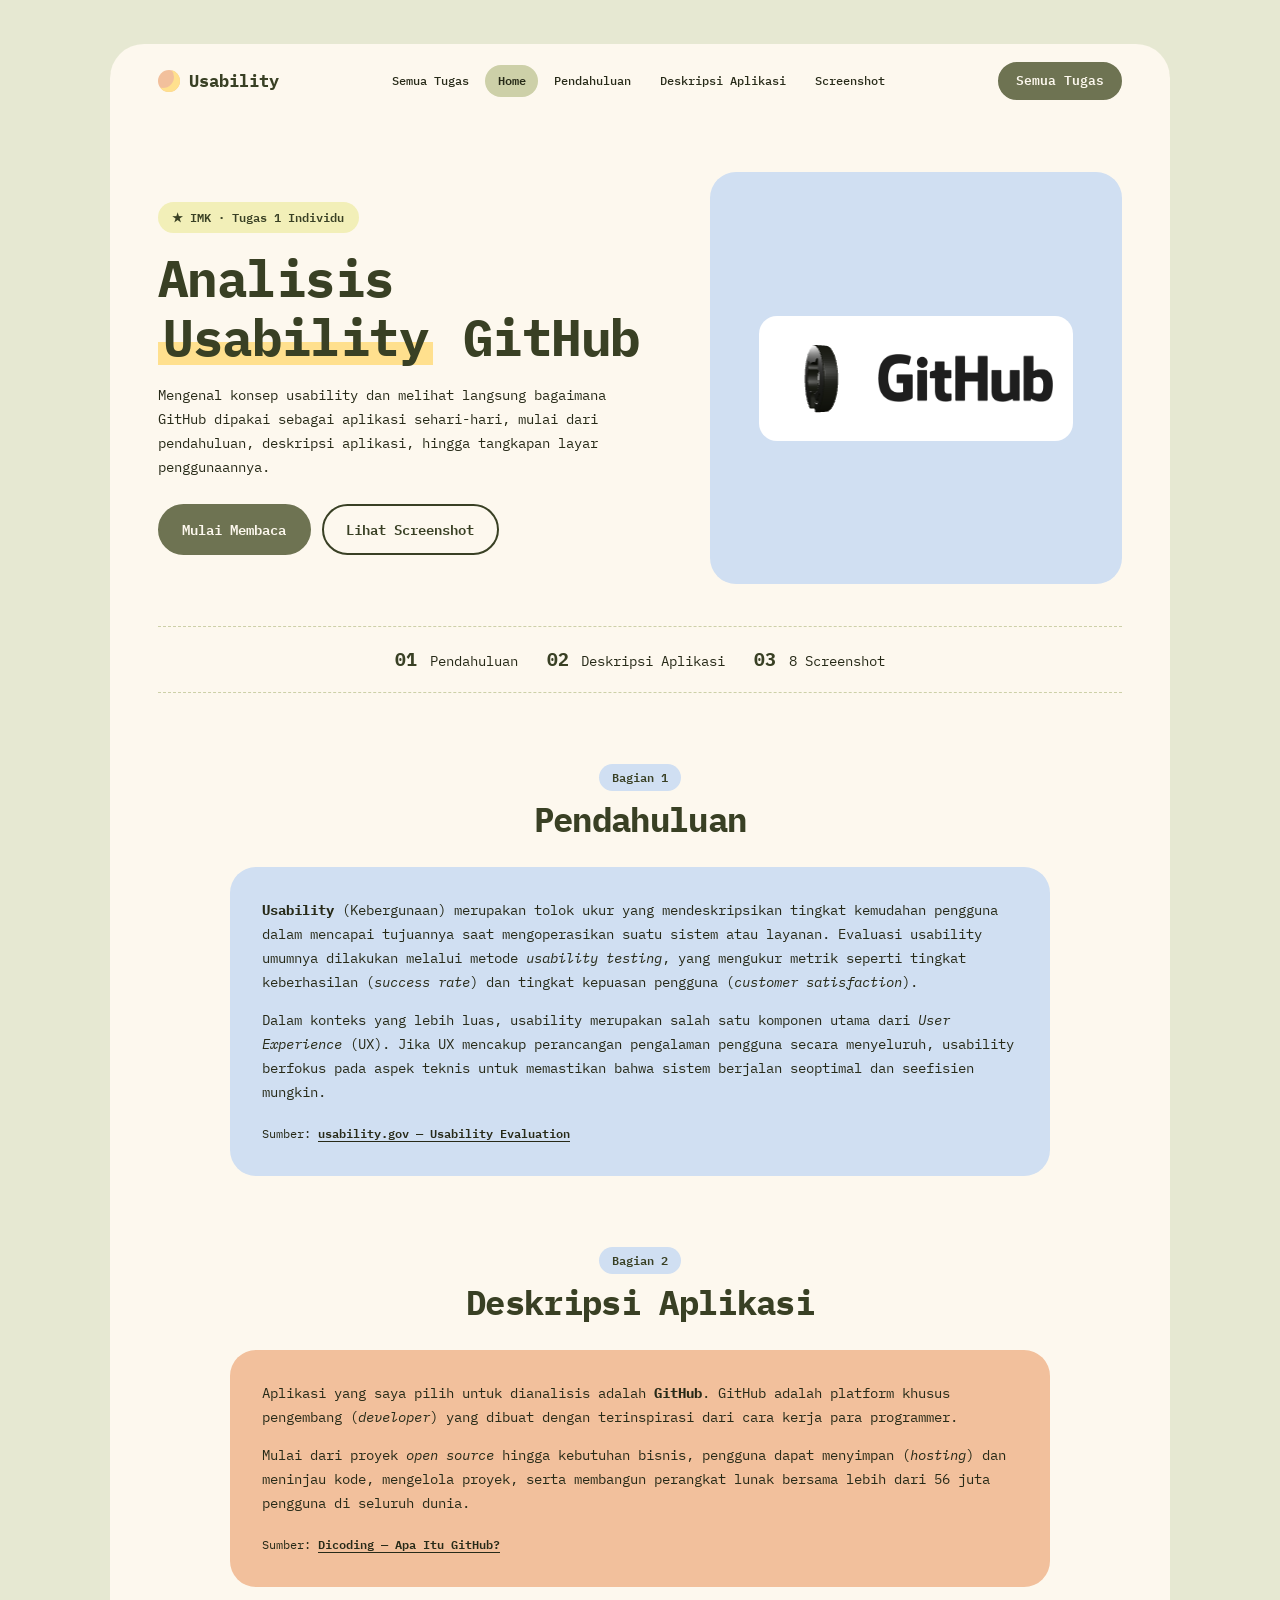
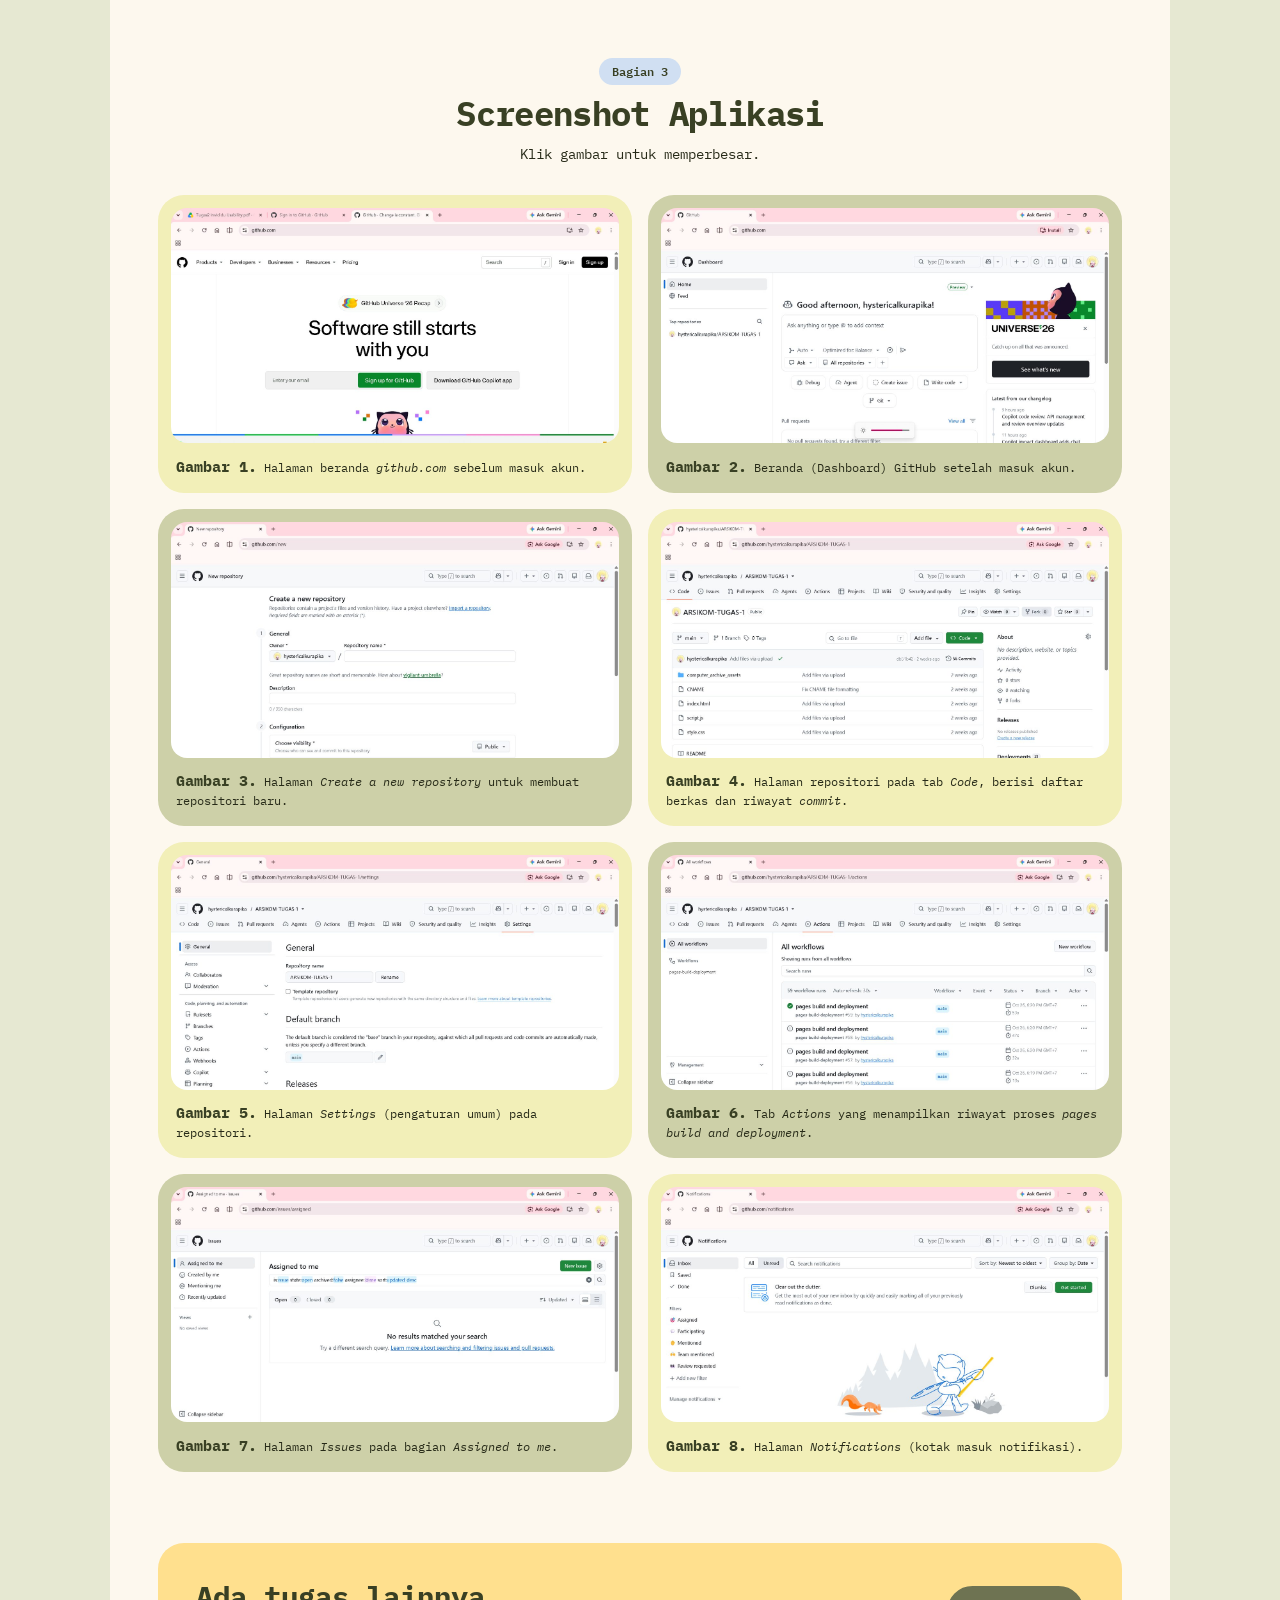
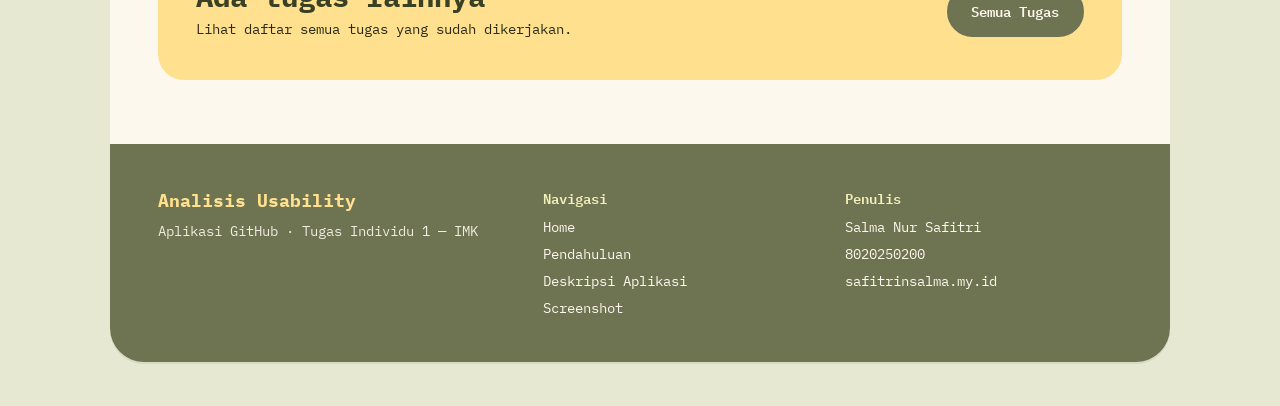
==== index.html @ dfffa4b6 "Add files via upload" ====
<!doctype html>
<html lang="id">
<head>
<meta charset="utf-8">
<meta name="viewport" content="width=device-width,initial-scale=1">
<title>Analisis Usability GitHub — Tugas 2</title>
<meta name="description" content="Tugas 2 individu IMK: analisis usability aplikasi GitHub — pendahuluan, deskripsi aplikasi, dan tangkapan layar.">
<meta name="theme-color" content="#6E7352">
<link rel="preconnect" href="https://fonts.googleapis.com">
<link rel="preconnect" href="https://fonts.gstatic.com" crossorigin>
<link href="https://fonts.googleapis.com/css2?family=IBM+Plex+Mono:ital,wght@0,400;0,500;0,700;1,400&display=swap" rel="stylesheet">
<link rel="stylesheet" href="style.css">
</head>
<body>
<svg aria-hidden="true" focusable="false" height="0" style="position:absolute" width="0">
<defs>
<symbol id="i-star" viewbox="0 0 64 64"><polygon points="32,4 40,24 62,26 45,40 50,60 32,48 14,60 19,40 2,26 24,24"></polygon></symbol>
<symbol id="i-person" viewbox="0 0 64 64"><g fill="none" stroke="currentColor" stroke-linecap="round" stroke-linejoin="round"><circle cx="32" cy="20" r="8"></circle><path d="M14 54c2-14 10-18 18-18s16 4 18 18z"></path></g></symbol>
<symbol id="i-abacus" viewbox="0 0 64 64"><g fill="none" stroke="currentColor" stroke-linecap="round" stroke-linejoin="round"><rect height="44" rx="3" width="52" x="6" y="10"></rect><path d="M6 30h52M18 10v44M32 10v44M46 10v44"></path></g><g fill="currentColor" stroke="none"><circle cx="18" cy="20" r="4"></circle><circle cx="18" cy="38" r="4"></circle><circle cx="18" cy="46" r="4"></circle><circle cx="32" cy="22" r="4"></circle><circle cx="32" cy="40" r="4"></circle><circle cx="46" cy="20" r="4"></circle><circle cx="46" cy="38" r="4"></circle><circle cx="46" cy="46" r="4"></circle></g></symbol>
<symbol id="i-rods" viewbox="0 0 64 64"><g fill="none" stroke="currentColor" stroke-linecap="round" stroke-linejoin="round"><rect height="52" width="10" x="6" y="6"></rect><rect height="52" width="10" x="19" y="6"></rect><rect height="52" width="10" x="32" y="6"></rect><rect height="52" width="10" x="45" y="6"></rect><path d="M6 22l10-6M6 36l10-6M6 50l10-6M19 22l10-6M19 36l10-6M19 50l10-6M32 22l10-6M32 36l10-6M32 50l10-6M45 22l10-6M45 36l10-6M45 50l10-6"></path></g></symbol>
<symbol id="i-slide" viewbox="0 0 64 64"><g fill="none" stroke="currentColor" stroke-linecap="round" stroke-linejoin="round"><rect height="14" width="56" x="4" y="16"></rect><rect height="14" width="48" x="8" y="30"></rect><path d="M12 16v6M20 16v6M28 16v6M36 16v6M44 16v6M52 16v6M16 44v-6M24 44v-6M32 44v-6M40 44v-6M48 44v-6"></path></g></symbol>
<symbol id="i-gear" viewbox="0 0 64 64"><g fill="none" stroke="currentColor" stroke-linecap="round" stroke-linejoin="round"><circle cx="32" cy="32" r="13"></circle><circle cx="32" cy="32" r="4"></circle><path d="M32 6v8M32 50v8M6 32h8M50 32h8M13.6 13.6l5.7 5.7M44.7 44.7l5.7 5.7M50.4 13.6l-5.7 5.7M19.3 44.7l-5.7 5.7"></path></g></symbol>
<symbol id="i-engine" viewbox="0 0 64 64"><g fill="none" stroke="currentColor" stroke-linecap="round" stroke-linejoin="round"><circle cx="20" cy="22" r="9"></circle><circle cx="20" cy="22" r="3"></circle><circle cx="44" cy="22" r="9"></circle><circle cx="44" cy="22" r="3"></circle><circle cx="32" cy="44" r="9"></circle><circle cx="32" cy="44" r="3"></circle><path d="M6 58h52M20 10v-4M44 10v-4M32 32v-2"></path></g></symbol>
<symbol id="i-tube" viewbox="0 0 64 64"><g fill="none" stroke="currentColor" stroke-linecap="round" stroke-linejoin="round"><path d="M22 40V20a10 10 0 0 1 20 0v20z"></path><path d="M20 40h24v6H20z"></path><path d="M26 46v10M32 46v10M38 46v10M28 36V24M36 36V24"></path></g></symbol>
<symbol id="i-transistor" viewbox="0 0 64 64"><g fill="none" stroke="currentColor" stroke-linecap="round" stroke-linejoin="round"><path d="M16 36A16 16 0 0 1 48 36Z"></path><path d="M24 36v20M32 36v20M40 36v20"></path></g></symbol>
<symbol id="i-chip" viewbox="0 0 64 64"><g fill="none" stroke="currentColor" stroke-linecap="round" stroke-linejoin="round"><rect height="32" rx="2" width="32" x="16" y="16"></rect><path d="M24 8v8M32 8v8M40 8v8M24 48v8M32 48v8M40 48v8M8 24h8M8 32h8M8 40h8M48 24h8M48 32h8M48 40h8"></path><circle cx="23" cy="23" r="1.5"></circle></g></symbol>
<symbol id="i-cpu" viewbox="0 0 64 64"><g fill="none" stroke="currentColor" stroke-linecap="round" stroke-linejoin="round"><rect height="36" rx="2" width="36" x="14" y="14"></rect><rect height="18" width="18" x="23" y="23"></rect><path d="M22 6v8M32 6v8M42 6v8M22 50v8M32 50v8M42 50v8M6 22h8M6 32h8M6 42h8M50 22h8M50 32h8M50 42h8"></path></g></symbol>
<symbol id="i-gui" viewbox="0 0 64 64"><g fill="none" stroke="currentColor" stroke-linecap="round" stroke-linejoin="round"><rect height="40" rx="3" width="52" x="6" y="10"></rect><path d="M6 20h52"></path><path d="M28 28v16l4-4 4 8 3-1-4-8h6z"></path></g></symbol>
<symbol id="i-ai" viewbox="0 0 64 64"><g fill="none" stroke="currentColor" stroke-linecap="round" stroke-linejoin="round"><path d="M14 20L32 12M14 20L32 32M14 20L32 52M14 46L32 12M14 46L32 32M14 46L32 52M32 12L50 26M32 32L50 26M32 52L50 26M32 12L50 42M32 32L50 42M32 52L50 42"></path><circle cx="14" cy="20" r="5"></circle><circle cx="14" cy="46" r="5"></circle><circle cx="32" cy="12" r="5"></circle><circle cx="32" cy="32" r="5"></circle><circle cx="32" cy="52" r="5"></circle><circle cx="50" cy="26" r="5"></circle><circle cx="50" cy="42" r="5"></circle></g></symbol>
</defs>
</svg>
<a class="skip" href="#main">Lewati ke konten utama</a>
<div aria-hidden="true" class="progress"><i></i></div>
<div class="page">
<header class="site-header">
<a aria-label="Analisis Usability GitHub — ke atas" class="brand" href="#home"><span class="dot"></span>Usability</a>
<button aria-controls="nav" aria-expanded="false" aria-label="Buka menu navigasi" class="nav-toggle" type="button">☰ Menu</button>
<nav aria-label="Navigasi utama" class="nav" id="nav">
<ul>
<li><a href="../index.html">Semua Tugas</a></li>
<li><a data-nav="home" href="#home">Home</a></li>
<li><a data-nav="pendahuluan" href="#pendahuluan">Pendahuluan</a></li>
<li><a data-nav="aplikasi" href="#aplikasi">Deskripsi Aplikasi</a></li>
<li><a data-nav="screenshot" href="#screenshot">Screenshot</a></li>
</ul>
</nav>
<a class="btn small" href="../index.html">Semua Tugas</a>
</header>
<main id="main">
<section aria-labelledby="hero-title" class="hero" id="home">
<div class="hero-copy">
<span class="badge">★ IMK · Tugas 1 Individu</span>
<h1 id="hero-title">Analisis <span class="hl">Usability</span> GitHub</h1>
<p class="desc">Mengenal konsep usability dan melihat langsung bagaimana GitHub dipakai sebagai aplikasi sehari-hari, mulai dari pendahuluan, deskripsi aplikasi, hingga tangkapan layar penggunaannya.</p>
<div class="cta">
<a class="btn" href="#pendahuluan">Mulai Membaca</a>
<a class="btn ghost" href="#screenshot">Lihat Screenshot</a>
</div>
</div>
<figure class="hero-art" aria-label="Logo GitHub"><div class="logo-card"><div class="mark3d" role="img" aria-label="Ikon GitHub 3D berputar"><img class="mark-fallback" alt="" src="assets/github-mark.png"></div><img class="wordmark" alt="GitHub" src="assets/github-teks.png"></div></figure>
</section>

<ul class="strip" aria-label="Ringkasan">
<li><b>01</b> Pendahuluan</li><li><b>02</b> Deskripsi Aplikasi</li><li><b>03</b> 8 Screenshot</li>
</ul>

<section aria-labelledby="pendahuluan-title" class="sec" id="pendahuluan">
<div class="sec-head reveal"><span class="kicker">Bagian 1</span><h2 id="pendahuluan-title">Pendahuluan</h2></div>
<article class="card sky solo reveal">
<p><strong>Usability</strong> (Kebergunaan) merupakan tolok ukur yang mendeskripsikan tingkat kemudahan pengguna dalam mencapai tujuannya saat mengoperasikan suatu sistem atau layanan. Evaluasi usability umumnya dilakukan melalui metode <em>usability testing</em>, yang mengukur metrik seperti tingkat keberhasilan (<em>success rate</em>) dan tingkat kepuasan pengguna (<em>customer satisfaction</em>).</p>
<p>Dalam konteks yang lebih luas, usability merupakan salah satu komponen utama dari <em>User Experience</em> (UX). Jika UX mencakup perancangan pengalaman pengguna secara menyeluruh, usability berfokus pada aspek teknis untuk memastikan bahwa sistem berjalan seoptimal dan seefisien mungkin.</p>
<p class="srcline">Sumber: <a href="https://www.usability.gov/what-and-why/usability-evaluation.html" rel="noopener" target="_blank">usability.gov — Usability Evaluation</a></p>
</article>
</section>

<section aria-labelledby="aplikasi-title" class="sec" id="aplikasi">
<div class="sec-head reveal"><span class="kicker">Bagian 2</span><h2 id="aplikasi-title">Deskripsi Aplikasi</h2></div>
<article class="card peach solo reveal">
<p>Aplikasi yang saya pilih untuk dianalisis adalah <strong>GitHub</strong>. GitHub adalah platform khusus pengembang (<em>developer</em>) yang dibuat dengan terinspirasi dari cara kerja para programmer.</p>
<p>Mulai dari proyek <em>open source</em> hingga kebutuhan bisnis, pengguna dapat menyimpan (<em>hosting</em>) dan meninjau kode, mengelola proyek, serta membangun perangkat lunak bersama lebih dari 56 juta pengguna di seluruh dunia.</p>
<p class="srcline">Sumber: <a href="https://www.dicoding.com/blog/apa-itu-github/" rel="noopener" target="_blank">Dicoding — Apa Itu GitHub?</a></p>
</article>
</section>

<section aria-labelledby="screenshot-title" class="sec" id="screenshot">
<div class="sec-head reveal"><span class="kicker">Bagian 3</span><h2 id="screenshot-title">Screenshot Aplikasi</h2><p class="lead">Klik gambar untuk memperbesar.</p></div>
<div class="masonry">
<figure class="photo reveal"><button type="button" class="zoom" data-zoom aria-haspopup="dialog"><img src="assets/beranda-github.jpg" width="1400" height="735" alt="Halaman beranda github.com sebelum masuk akun" loading="lazy"></button><figcaption><b>Gambar 1.</b> Halaman beranda <i>github.com</i> sebelum masuk akun.</figcaption></figure>
<figure class="photo reveal"><button type="button" class="zoom" data-zoom aria-haspopup="dialog"><img src="assets/beranda-dashboard.jpg" width="1400" height="735" alt="Halaman beranda (Dashboard) GitHub setelah masuk akun" loading="lazy"></button><figcaption><b>Gambar 2.</b> Beranda (Dashboard) GitHub setelah masuk akun.</figcaption></figure>
<figure class="photo reveal"><button type="button" class="zoom" data-zoom aria-haspopup="dialog"><img src="assets/buat-repositori.jpg" width="1400" height="735" alt="Halaman Create a new repository di GitHub" loading="lazy"></button><figcaption><b>Gambar 3.</b> Halaman <i>Create a new repository</i> untuk membuat repositori baru.</figcaption></figure>
<figure class="photo reveal"><button type="button" class="zoom" data-zoom aria-haspopup="dialog"><img src="assets/halaman-repositori.jpg" width="1400" height="735" alt="Halaman repositori dengan tab Code, Issues, Pull requests, dan daftar berkas" loading="lazy"></button><figcaption><b>Gambar 4.</b> Halaman repositori pada tab <i>Code</i>, berisi daftar berkas dan riwayat <i>commit</i>.</figcaption></figure>
<figure class="photo reveal"><button type="button" class="zoom" data-zoom aria-haspopup="dialog"><img src="assets/pengaturan-repositori.jpg" width="1400" height="735" alt="Halaman Settings bagian General pada repositori" loading="lazy"></button><figcaption><b>Gambar 5.</b> Halaman <i>Settings</i> (pengaturan umum) pada repositori.</figcaption></figure>
<figure class="photo reveal"><button type="button" class="zoom" data-zoom aria-haspopup="dialog"><img src="assets/github-actions.jpg" width="1400" height="735" alt="Tab Actions menampilkan riwayat pages build and deployment" loading="lazy"></button><figcaption><b>Gambar 6.</b> Tab <i>Actions</i> yang menampilkan riwayat proses <i>pages build and deployment</i>.</figcaption></figure>
<figure class="photo reveal"><button type="button" class="zoom" data-zoom aria-haspopup="dialog"><img src="assets/halaman-issues.jpg" width="1400" height="735" alt="Halaman Issues bagian Assigned to me" loading="lazy"></button><figcaption><b>Gambar 7.</b> Halaman <i>Issues</i> pada bagian <i>Assigned to me</i>.</figcaption></figure>
<figure class="photo reveal"><button type="button" class="zoom" data-zoom aria-haspopup="dialog"><img src="assets/notifikasi.jpg" width="1400" height="735" alt="Halaman Notifications (kotak masuk notifikasi) GitHub" loading="lazy"></button><figcaption><b>Gambar 8.</b> Halaman <i>Notifications</i> (kotak masuk notifikasi).</figcaption></figure>
</div>
</section>
<section class="cta-band reveal" aria-label="Tugas lainnya"><div><h2>Ada tugas lainnya</h2><p>Lihat daftar semua tugas yang sudah dikerjakan.</p></div><a class="btn" href="../index.html">Semua Tugas</a></section>
</main>
<footer>
<div class="f-brand"><strong>Analisis Usability</strong><span>Aplikasi GitHub · Tugas Individu 1 — IMK</span></div>
<div class="f-col"><b>Navigasi</b><a href="#home">Home</a><a href="#pendahuluan">Pendahuluan</a><a href="#aplikasi">Deskripsi Aplikasi</a><a href="#screenshot">Screenshot</a></div>
<div class="f-col"><b>Penulis</b><span>Salma Nur Safitri</span><span>8020250200</span><span>safitrinsalma.my.id</span></div>
</footer>
</div>
<button aria-label="Kembali ke atas" class="totop" type="button">↑</button>
<dialog aria-label="Pratinjau foto" id="lightbox">
<div class="lb">
<div class="lb-bar">
<span aria-live="polite" class="lb-count"></span>
<button aria-label="Tutup pratinjau" class="lb-close" type="button">✕ Tutup</button>
</div>
<figure><img alt="" src=""/><figcaption></figcaption></figure>
<div class="lb-bar">
<button aria-label="Foto sebelumnya" class="lb-prev" type="button">← Sebelumnya</button>
<button aria-label="Foto berikutnya" class="lb-next" type="button">Berikutnya →</button>
</div>
</div>
</dialog>
<script src="script.js"></script>
<script defer src="assets/logo3d.js"></script>
</body>
</html>
---- style.css ----
/* Tugas 2 — Analisis Usability GitHub. Tata letak ala wireframe, palet fern/peach/sky/lime/mustard/forest. */
:root{
  --fern:#CDD0A8;--peach:#F2C09C;--sky:#D0DFF2;--lime:#F2EFB8;--mustard:#FFE08E;--forest:#6E7352;
  --ink:#272A18;--head:#394024;--paper:#FDF8EE;--outer:#E6E8D2;--r:26px;
  --display:"IBM Plex Mono",ui-monospace,monospace;
  --body:"IBM Plex Mono",ui-monospace,monospace;
}
*{box-sizing:border-box}
html{scroll-behavior:smooth;scroll-padding-top:90px}
body{margin:0;background:var(--outer);color:var(--ink);font-family:var(--body);font-size:1rem;line-height:1.7}
img{max-width:100%;display:block}
a{color:inherit}
.skip{position:absolute;left:-999px;top:0;background:var(--forest);color:#fff;padding:.5rem 1rem;z-index:300}
.skip:focus{left:1rem;top:1rem}
:focus-visible{outline:3px solid var(--forest);outline-offset:3px}
.progress{position:fixed;inset:0 0 auto 0;height:5px;z-index:200;background:transparent}
.progress i{display:block;height:100%;width:100%;transform-origin:0 50%;transform:scaleX(var(--p,0));background:var(--forest)}

.page{max-width:1060px;margin:clamp(14px,3.5vw,44px) auto;background:var(--paper);border-radius:34px;padding:0 clamp(18px,4vw,48px) 0;box-shadow:0 2px 0 rgba(110,115,82,.12);overflow:hidden}

/* nav */
.site-header{position:sticky;top:0;z-index:100;display:flex;align-items:center;justify-content:space-between;gap:1rem;padding:1.1rem 0;background:var(--paper)}
.brand{display:flex;align-items:center;gap:.55rem;text-decoration:none;font-family:var(--display);font-weight:700;font-size:1.05rem;color:var(--head)}
.brand .dot{width:22px;height:22px;border-radius:50%;background:var(--peach);box-shadow:inset -6px -4px 0 var(--mustard)}
.nav ul{display:flex;gap:.2rem;list-style:none;margin:0;padding:0}
.nav a{display:block;text-decoration:none;font-size:.78rem;font-weight:500;padding:.35rem .8rem;border-radius:999px}
.nav a:hover{background:var(--lime)}
.nav a.active{background:var(--fern);font-weight:600}
.nav-toggle{display:none;font:inherit;font-size:.85rem;font-weight:600;background:var(--lime);color:var(--ink);border:0;border-radius:999px;padding:.4rem .9rem;cursor:pointer}
.btn{display:inline-block;text-decoration:none;font-weight:600;font-size:.9rem;background:var(--forest);color:var(--paper);padding:.7rem 1.4rem;border-radius:999px;border:2px solid var(--forest);transition:transform .2s,background .2s}
.btn:hover{transform:translateY(-2px);background:var(--ink);border-color:var(--ink)}
.btn.ghost{background:transparent;color:var(--head);border-color:var(--head)}
.btn.ghost:hover{background:var(--lime);color:var(--ink);border-color:var(--forest)}
.btn.small{padding:.4rem 1rem;font-size:.8rem}

/* hero */
.hero{display:grid;grid-template-columns:1.1fr .9fr;gap:clamp(1.2rem,4vw,3rem);align-items:center;padding:clamp(1.5rem,5vw,3.4rem) 0 clamp(1.5rem,4vw,2.6rem)}
.badge{display:inline-block;background:var(--lime);color:var(--head);font-weight:600;font-size:.78rem;padding:.3rem .9rem;border-radius:999px;margin-bottom:1rem}
h1,h2,h3{font-family:var(--display);color:var(--head);line-height:1.08;margin:0;font-weight:700}
h1{font-size:clamp(2rem,5vw,3.2rem);letter-spacing:-.03em;line-height:1.15}
h1 .hl{background:linear-gradient(transparent 58%,var(--mustard) 58% 92%,transparent 92%);padding:0 .1em}
.desc{margin:1.1rem 0 1.5rem;max-width:34rem;font-size:.88rem}
.cta{display:flex;flex-wrap:wrap;gap:.7rem}
.hero-art{margin:0;background:var(--sky);border-radius:var(--r);aspect-ratio:1/1;display:grid;place-items:center;padding:12%;position:relative}
.hero-art::after{content:"";position:absolute;right:-10px;bottom:-10px;width:34%;height:34%;background:var(--peach);border-radius:50% 50% 50% 8px;z-index:0;opacity:.0}
.logo-card{background:#fff;border-radius:18px;padding:1.4rem 1.2rem;width:100%;display:flex;align-items:center;justify-content:center;gap:clamp(.7rem,2vw,1.2rem)}
.wordmark{height:clamp(30px,4.4vw,48px);width:auto}
.mark3d{position:relative;width:clamp(96px,14vw,150px);aspect-ratio:1/1;display:grid;place-items:center}
.mark3d canvas{position:absolute;inset:0;display:block}
.mark-fallback{width:86%;height:auto}
.mark3d.ready .mark-fallback{display:none}

.strip{list-style:none;margin:0;padding:1.1rem 0;display:flex;flex-wrap:wrap;gap:.6rem 1.8rem;justify-content:center;border-block:1.5px dashed var(--fern);font-size:.85rem}
.strip b{font-family:var(--display);color:var(--head);font-size:1.1rem;margin-right:.3rem}

/* sections */
.sec{padding:clamp(2.6rem,6vw,4.4rem) 0 0}
.sec-head{text-align:center;margin-bottom:1.8rem}
.kicker{display:inline-block;background:var(--sky);color:var(--head);font-size:.75rem;font-weight:600;padding:.2rem .8rem;border-radius:999px;margin-bottom:.7rem}
.sec-head h2{font-size:clamp(1.5rem,3.6vw,2.1rem);letter-spacing:-.02em}
.lead{margin:.6rem 0 0;font-size:.9rem}
.bento{display:grid;grid-template-columns:1.25fr 1fr;gap:1rem;align-items:stretch}
.card{border-radius:var(--r);padding:clamp(1.3rem,3vw,2rem)}
.card h3{font-size:1.3rem;margin-bottom:.8rem}
.card p{margin:0 0 .9rem;font-size:.88rem}
.card.solo{max-width:820px;margin:0 auto}
.card.sky{background:var(--sky)}
.card.peach{background:var(--peach)}
.srcline{font-size:.78rem!important;margin:1.1rem 0 0!important}
.srcline a{font-weight:600;text-underline-offset:3px}

.masonry{display:grid;grid-template-columns:repeat(2,minmax(0,1fr));gap:1rem}
.photo{margin:0;border-radius:var(--r);padding:.8rem .8rem 1rem;background:var(--fern)}
.photo:nth-child(4n+1),.photo:nth-child(4n){background:var(--lime)}
.photo:nth-child(4n+2),.photo:nth-child(4n+3){background:var(--fern)}
.photo .zoom{display:block;width:100%;padding:0;border:0;border-radius:16px;overflow:hidden;background:#fff;cursor:zoom-in}
.photo img{width:100%;height:auto;transition:transform .35s}
.photo .zoom:hover img{transform:scale(1.03)}
.photo figcaption{font-size:.76rem;line-height:1.5;padding:.7rem .3rem 0}
.photo figcaption b{font-family:var(--display);font-weight:700;color:var(--head);font-size:.95rem}

.cta-band{margin-top:clamp(2.6rem,6vw,4.4rem);background:var(--mustard);border-radius:var(--r);padding:clamp(1.4rem,4vw,2.4rem);display:flex;align-items:center;justify-content:space-between;gap:1.2rem;flex-wrap:wrap}
.cta-band h2{font-size:clamp(1.3rem,3.2vw,1.8rem)}
.cta-band p{margin:.3rem 0 0;font-size:.9rem}

footer{margin:clamp(2.6rem,6vw,4rem) calc(-1*clamp(18px,4vw,48px)) 0;background:var(--forest);color:var(--paper);padding:clamp(1.6rem,4vw,2.6rem) clamp(18px,4vw,48px);display:grid;grid-template-columns:1.3fr 1fr 1fr;gap:1.6rem;font-size:.85rem}
footer strong{font-family:var(--display);font-size:1.1rem;display:block;margin-bottom:.3rem;color:var(--mustard)}
footer .f-col{display:grid;gap:.25rem;align-content:start}
footer b{font-weight:600;color:var(--lime);margin-bottom:.2rem}
footer a{text-decoration:none}
footer a:hover{text-decoration:underline;text-underline-offset:3px}
footer .f-brand span{display:block;opacity:.9}

.reveal{opacity:0;transform:translateY(16px);transition:opacity .6s,transform .6s}
.reveal.in{opacity:1;transform:none}
@media (prefers-reduced-motion:reduce){.reveal{opacity:1;transform:none;transition:none}html{scroll-behavior:auto}}

.totop{position:fixed;right:1rem;bottom:1rem;z-index:110;width:46px;height:46px;border-radius:50%;border:0;background:var(--forest);color:var(--paper);font-size:1.2rem;cursor:pointer;opacity:0;pointer-events:none;transition:opacity .3s,transform .3s}
.totop.show{opacity:1;pointer-events:auto}
.totop:hover{transform:translateY(-3px)}
dialog#lightbox{border:0;border-radius:var(--r);padding:0;background:var(--paper);color:var(--ink);width:min(96vw,1100px);max-height:94vh}
dialog#lightbox::backdrop{background:rgba(68,72,47,.75)}
.lb{padding:1rem;display:grid;gap:.8rem}
.lb figure{margin:0;display:grid;gap:.6rem}
.lb img{width:100%;max-height:68vh;object-fit:contain;background:#fff;border-radius:12px;display:block}
.lb figcaption{font-size:.85rem}
.lb-bar{display:flex;justify-content:space-between;align-items:center;gap:.6rem}
.lb button{font:inherit;font-weight:600;font-size:.85rem;border:0;background:var(--lime);border-radius:999px;padding:.45rem 1.1rem;cursor:pointer}
.lb button:hover{background:var(--forest);color:var(--paper)}
.lb-count{font-size:.8rem}

@media (max-width:860px){
  .nav-toggle{display:block}
  .site-header .btn{display:none}
  .nav{position:absolute;top:100%;left:0;right:0;background:var(--paper);border-radius:0 0 22px 22px;box-shadow:0 14px 24px rgba(68,72,47,.12);display:none}
  .nav.open{display:block}
  .nav ul{flex-direction:column;padding:.4rem .6rem 1rem}
  .nav a{padding:.7rem .9rem;font-size:.95rem}
  .hero,.bento,footer{grid-template-columns:1fr}
  .hero-art{aspect-ratio:auto;padding:1.6rem}
}
@media (max-width:600px){
  .masonry{grid-template-columns:1fr}
}
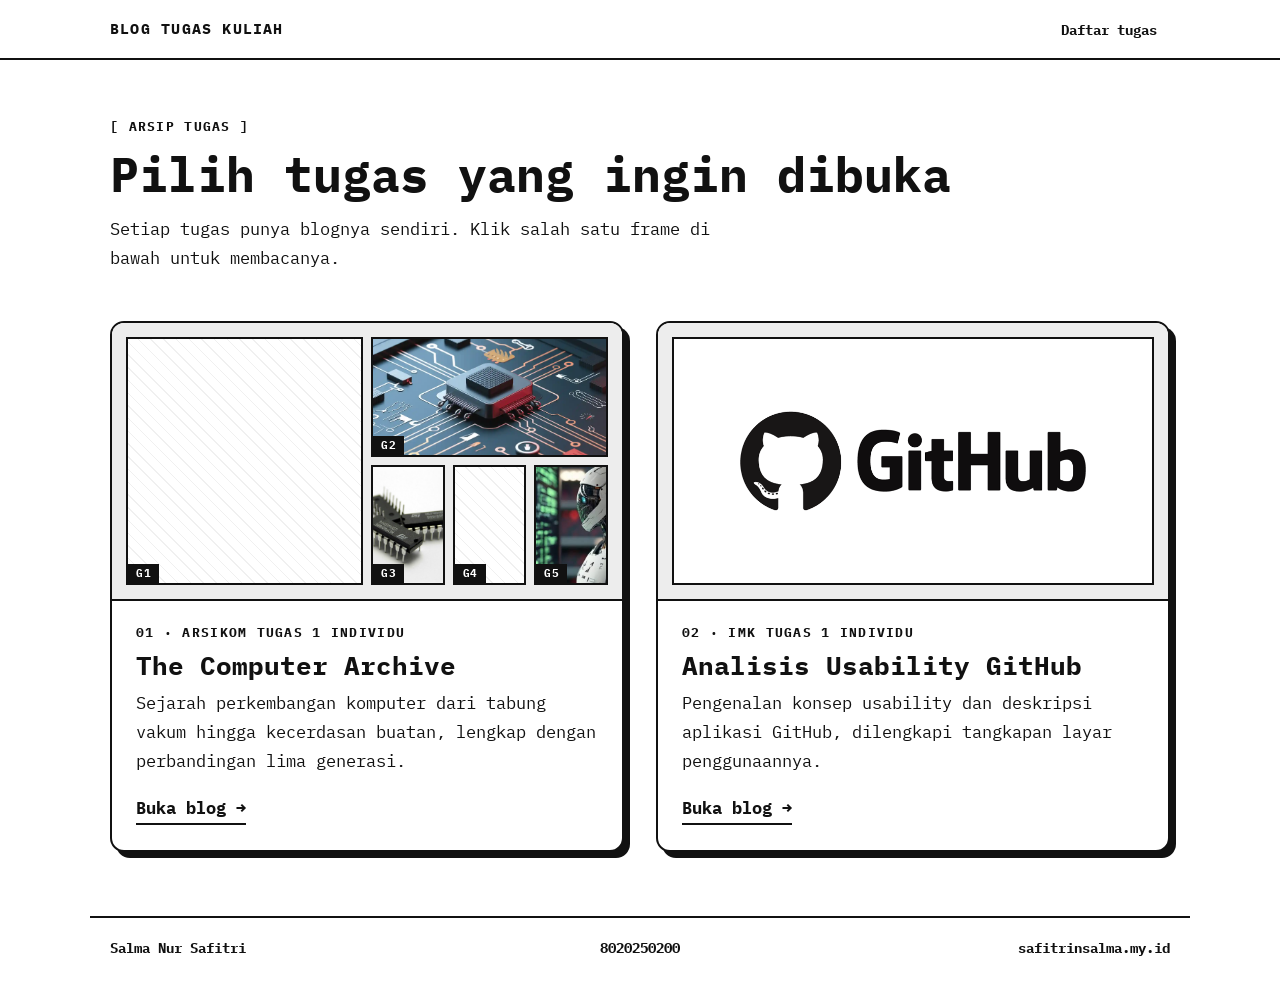
==== commit dd023fa0: "Tambah blog 2 usability" ====
--- a/index.html
+++ b/index.html
@@ -3,121 +3,79 @@
 <head>
 <meta charset="utf-8">
 <meta name="viewport" content="width=device-width,initial-scale=1">
-<title>Analisis Usability GitHub — Tugas 2</title>
-<meta name="description" content="Tugas 2 individu IMK: analisis usability aplikasi GitHub — pendahuluan, deskripsi aplikasi, dan tangkapan layar.">
-<meta name="theme-color" content="#6E7352">
+<title>Blog Tugas Kuliah — Pilih Tugas</title>
+<meta name="description" content="Kumpulan blog tugas kuliah. Pilih salah satu frame untuk membuka blognya.">
+<meta name="theme-color" content="#FFFFFF">
 <link rel="preconnect" href="https://fonts.googleapis.com">
 <link rel="preconnect" href="https://fonts.gstatic.com" crossorigin>
-<link href="https://fonts.googleapis.com/css2?family=IBM+Plex+Mono:ital,wght@0,400;0,500;0,700;1,400&display=swap" rel="stylesheet">
+<link href="https://fonts.googleapis.com/css2?family=IBM+Plex+Mono:wght@400;500;700&display=swap" rel="stylesheet">
 <link rel="stylesheet" href="style.css">
 </head>
 <body>
-<svg aria-hidden="true" focusable="false" height="0" style="position:absolute" width="0">
-<defs>
-<symbol id="i-star" viewbox="0 0 64 64"><polygon points="32,4 40,24 62,26 45,40 50,60 32,48 14,60 19,40 2,26 24,24"></polygon></symbol>
-<symbol id="i-person" viewbox="0 0 64 64"><g fill="none" stroke="currentColor" stroke-linecap="round" stroke-linejoin="round"><circle cx="32" cy="20" r="8"></circle><path d="M14 54c2-14 10-18 18-18s16 4 18 18z"></path></g></symbol>
-<symbol id="i-abacus" viewbox="0 0 64 64"><g fill="none" stroke="currentColor" stroke-linecap="round" stroke-linejoin="round"><rect height="44" rx="3" width="52" x="6" y="10"></rect><path d="M6 30h52M18 10v44M32 10v44M46 10v44"></path></g><g fill="currentColor" stroke="none"><circle cx="18" cy="20" r="4"></circle><circle cx="18" cy="38" r="4"></circle><circle cx="18" cy="46" r="4"></circle><circle cx="32" cy="22" r="4"></circle><circle cx="32" cy="40" r="4"></circle><circle cx="46" cy="20" r="4"></circle><circle cx="46" cy="38" r="4"></circle><circle cx="46" cy="46" r="4"></circle></g></symbol>
-<symbol id="i-rods" viewbox="0 0 64 64"><g fill="none" stroke="currentColor" stroke-linecap="round" stroke-linejoin="round"><rect height="52" width="10" x="6" y="6"></rect><rect height="52" width="10" x="19" y="6"></rect><rect height="52" width="10" x="32" y="6"></rect><rect height="52" width="10" x="45" y="6"></rect><path d="M6 22l10-6M6 36l10-6M6 50l10-6M19 22l10-6M19 36l10-6M19 50l10-6M32 22l10-6M32 36l10-6M32 50l10-6M45 22l10-6M45 36l10-6M45 50l10-6"></path></g></symbol>
-<symbol id="i-slide" viewbox="0 0 64 64"><g fill="none" stroke="currentColor" stroke-linecap="round" stroke-linejoin="round"><rect height="14" width="56" x="4" y="16"></rect><rect height="14" width="48" x="8" y="30"></rect><path d="M12 16v6M20 16v6M28 16v6M36 16v6M44 16v6M52 16v6M16 44v-6M24 44v-6M32 44v-6M40 44v-6M48 44v-6"></path></g></symbol>
-<symbol id="i-gear" viewbox="0 0 64 64"><g fill="none" stroke="currentColor" stroke-linecap="round" stroke-linejoin="round"><circle cx="32" cy="32" r="13"></circle><circle cx="32" cy="32" r="4"></circle><path d="M32 6v8M32 50v8M6 32h8M50 32h8M13.6 13.6l5.7 5.7M44.7 44.7l5.7 5.7M50.4 13.6l-5.7 5.7M19.3 44.7l-5.7 5.7"></path></g></symbol>
-<symbol id="i-engine" viewbox="0 0 64 64"><g fill="none" stroke="currentColor" stroke-linecap="round" stroke-linejoin="round"><circle cx="20" cy="22" r="9"></circle><circle cx="20" cy="22" r="3"></circle><circle cx="44" cy="22" r="9"></circle><circle cx="44" cy="22" r="3"></circle><circle cx="32" cy="44" r="9"></circle><circle cx="32" cy="44" r="3"></circle><path d="M6 58h52M20 10v-4M44 10v-4M32 32v-2"></path></g></symbol>
-<symbol id="i-tube" viewbox="0 0 64 64"><g fill="none" stroke="currentColor" stroke-linecap="round" stroke-linejoin="round"><path d="M22 40V20a10 10 0 0 1 20 0v20z"></path><path d="M20 40h24v6H20z"></path><path d="M26 46v10M32 46v10M38 46v10M28 36V24M36 36V24"></path></g></symbol>
-<symbol id="i-transistor" viewbox="0 0 64 64"><g fill="none" stroke="currentColor" stroke-linecap="round" stroke-linejoin="round"><path d="M16 36A16 16 0 0 1 48 36Z"></path><path d="M24 36v20M32 36v20M40 36v20"></path></g></symbol>
-<symbol id="i-chip" viewbox="0 0 64 64"><g fill="none" stroke="currentColor" stroke-linecap="round" stroke-linejoin="round"><rect height="32" rx="2" width="32" x="16" y="16"></rect><path d="M24 8v8M32 8v8M40 8v8M24 48v8M32 48v8M40 48v8M8 24h8M8 32h8M8 40h8M48 24h8M48 32h8M48 40h8"></path><circle cx="23" cy="23" r="1.5"></circle></g></symbol>
-<symbol id="i-cpu" viewbox="0 0 64 64"><g fill="none" stroke="currentColor" stroke-linecap="round" stroke-linejoin="round"><rect height="36" rx="2" width="36" x="14" y="14"></rect><rect height="18" width="18" x="23" y="23"></rect><path d="M22 6v8M32 6v8M42 6v8M22 50v8M32 50v8M42 50v8M6 22h8M6 32h8M6 42h8M50 22h8M50 32h8M50 42h8"></path></g></symbol>
-<symbol id="i-gui" viewbox="0 0 64 64"><g fill="none" stroke="currentColor" stroke-linecap="round" stroke-linejoin="round"><rect height="40" rx="3" width="52" x="6" y="10"></rect><path d="M6 20h52"></path><path d="M28 28v16l4-4 4 8 3-1-4-8h6z"></path></g></symbol>
-<symbol id="i-ai" viewbox="0 0 64 64"><g fill="none" stroke="currentColor" stroke-linecap="round" stroke-linejoin="round"><path d="M14 20L32 12M14 20L32 32M14 20L32 52M14 46L32 12M14 46L32 32M14 46L32 52M32 12L50 26M32 32L50 26M32 52L50 26M32 12L50 42M32 32L50 42M32 52L50 42"></path><circle cx="14" cy="20" r="5"></circle><circle cx="14" cy="46" r="5"></circle><circle cx="32" cy="12" r="5"></circle><circle cx="32" cy="32" r="5"></circle><circle cx="32" cy="52" r="5"></circle><circle cx="50" cy="26" r="5"></circle><circle cx="50" cy="42" r="5"></circle></g></symbol>
-</defs>
-</svg>
-<a class="skip" href="#main">Lewati ke konten utama</a>
-<div aria-hidden="true" class="progress"><i></i></div>
-<div class="page">
-<header class="site-header">
-<a aria-label="Analisis Usability GitHub — ke atas" class="brand" href="#home"><span class="dot"></span>Usability</a>
-<button aria-controls="nav" aria-expanded="false" aria-label="Buka menu navigasi" class="nav-toggle" type="button">☰ Menu</button>
-<nav aria-label="Navigasi utama" class="nav" id="nav">
-<ul>
-<li><a href="../index.html">Semua Tugas</a></li>
-<li><a data-nav="home" href="#home">Home</a></li>
-<li><a data-nav="pendahuluan" href="#pendahuluan">Pendahuluan</a></li>
-<li><a data-nav="aplikasi" href="#aplikasi">Deskripsi Aplikasi</a></li>
-<li><a data-nav="screenshot" href="#screenshot">Screenshot</a></li>
-</ul>
-</nav>
-<a class="btn small" href="../index.html">Semua Tugas</a>
+<a class="skip" href="#tugas">Lewati ke daftar tugas</a>
+<header class="top">
+  <div class="wrap top-in">
+    <span class="brand">BLOG TUGAS KULIAH</span>
+    <nav aria-label="Navigasi utama"><a href="#tugas">Daftar tugas</a></nav>
+  </div>
 </header>
-<main id="main">
-<section aria-labelledby="hero-title" class="hero" id="home">
-<div class="hero-copy">
-<span class="badge">★ IMK · Tugas 1 Individu</span>
-<h1 id="hero-title">Analisis <span class="hl">Usability</span> GitHub</h1>
-<p class="desc">Mengenal konsep usability dan melihat langsung bagaimana GitHub dipakai sebagai aplikasi sehari-hari, mulai dari pendahuluan, deskripsi aplikasi, hingga tangkapan layar penggunaannya.</p>
-<div class="cta">
-<a class="btn" href="#pendahuluan">Mulai Membaca</a>
-<a class="btn ghost" href="#screenshot">Lihat Screenshot</a>
-</div>
-</div>
-<figure class="hero-art" aria-label="Logo GitHub"><div class="logo-card"><div class="mark3d" role="img" aria-label="Ikon GitHub 3D berputar"><img class="mark-fallback" alt="" src="assets/github-mark.png"></div><img class="wordmark" alt="GitHub" src="assets/github-teks.png"></div></figure>
-</section>
+<main>
+  <section class="wrap intro">
+    <span class="label">[ ARSIP TUGAS ]</span>
+    <h1>Pilih tugas yang ingin dibuka</h1>
+    <p class="lead">Setiap tugas punya blognya sendiri. Klik salah satu frame di bawah untuk membacanya.</p>
+  </section>
 
-<ul class="strip" aria-label="Ringkasan">
-<li><b>01</b> Pendahuluan</li><li><b>02</b> Deskripsi Aplikasi</li><li><b>03</b> 8 Screenshot</li>
-</ul>
+  <section class="wrap" id="tugas" aria-label="Daftar tugas">
+    <div class="grid">
 
-<section aria-labelledby="pendahuluan-title" class="sec" id="pendahuluan">
-<div class="sec-head reveal"><span class="kicker">Bagian 1</span><h2 id="pendahuluan-title">Pendahuluan</h2></div>
-<article class="card sky solo reveal">
-<p><strong>Usability</strong> (Kebergunaan) merupakan tolok ukur yang mendeskripsikan tingkat kemudahan pengguna dalam mencapai tujuannya saat mengoperasikan suatu sistem atau layanan. Evaluasi usability umumnya dilakukan melalui metode <em>usability testing</em>, yang mengukur metrik seperti tingkat keberhasilan (<em>success rate</em>) dan tingkat kepuasan pengguna (<em>customer satisfaction</em>).</p>
-<p>Dalam konteks yang lebih luas, usability merupakan salah satu komponen utama dari <em>User Experience</em> (UX). Jika UX mencakup perancangan pengalaman pengguna secara menyeluruh, usability berfokus pada aspek teknis untuk memastikan bahwa sistem berjalan seoptimal dan seefisien mungkin.</p>
-<p class="srcline">Sumber: <a href="https://www.usability.gov/what-and-why/usability-evaluation.html" rel="noopener" target="_blank">usability.gov — Usability Evaluation</a></p>
-</article>
-</section>
+      <article class="frame">
+        <a class="frame-link" href="the-computer-archive/index.html" aria-labelledby="t1">
+          <div class="collage" aria-hidden="false">
+            <figure class="c c1"><img src="https://commons.wikimedia.org/wiki/Special:FilePath/Colossus.jpg?width=700" alt="Colossus, komputer tabung vakum (Generasi 1)" loading="lazy"><figcaption>G1</figcaption></figure>
+            <figure class="c c2"><img src="the-computer-archive/computer_archive_assets/transistor.webp" alt="Transistor (Generasi 2)" loading="lazy"><figcaption>G2</figcaption></figure>
+            <figure class="c c3"><img src="the-computer-archive/computer_archive_assets/IC.jpg" alt="Chip sirkuit terpadu (Generasi 3)" loading="lazy"><figcaption>G3</figcaption></figure>
+            <figure class="c c4"><img src="https://commons.wikimedia.org/wiki/Special:FilePath/Altair_8800_Computer.jpg?width=700" alt="Altair 8800, komputer mikroprosesor (Generasi 4)" loading="lazy"><figcaption>G4</figcaption></figure>
+            <figure class="c c5"><img src="the-computer-archive/computer_archive_assets/AI.jpg" alt="Robot kecerdasan buatan (Generasi 5)" loading="lazy"><figcaption>G5</figcaption></figure>
+          </div>
+          <div class="body">
+            <span class="label">01 · ARSIKOM TUGAS 1 INDIVIDU</span>
+            <h2 id="t1">The Computer Archive</h2>
+            <p>Sejarah perkembangan komputer dari tabung vakum hingga kecerdasan buatan, lengkap dengan perbandingan lima generasi.</p>
+            <span class="go">Buka blog <span aria-hidden="true">→</span></span>
+          </div>
+        </a>
+      </article>
 
-<section aria-labelledby="aplikasi-title" class="sec" id="aplikasi">
-<div class="sec-head reveal"><span class="kicker">Bagian 2</span><h2 id="aplikasi-title">Deskripsi Aplikasi</h2></div>
-<article class="card peach solo reveal">
-<p>Aplikasi yang saya pilih untuk dianalisis adalah <strong>GitHub</strong>. GitHub adalah platform khusus pengembang (<em>developer</em>) yang dibuat dengan terinspirasi dari cara kerja para programmer.</p>
-<p>Mulai dari proyek <em>open source</em> hingga kebutuhan bisnis, pengguna dapat menyimpan (<em>hosting</em>) dan meninjau kode, mengelola proyek, serta membangun perangkat lunak bersama lebih dari 56 juta pengguna di seluruh dunia.</p>
-<p class="srcline">Sumber: <a href="https://www.dicoding.com/blog/apa-itu-github/" rel="noopener" target="_blank">Dicoding — Apa Itu GitHub?</a></p>
-</article>
-</section>
+      <article class="frame">
+        <a class="frame-link" href="tugas-2/index.html" aria-labelledby="t2">
+          <div class="collage logo-box">
+            <figure class="c logo"><img src="tugas-2/assets/github-logo.png" alt="Logo GitHub" width="900" height="327" loading="lazy"></figure>
+          </div>
+          <div class="body">
+            <span class="label">02 · IMK TUGAS 1 INDIVIDU</span>
+            <h2 id="t2">Analisis Usability GitHub</h2>
+            <p>Pengenalan konsep usability dan deskripsi aplikasi GitHub, dilengkapi tangkapan layar penggunaannya.</p>
+            <span class="go">Buka blog <span aria-hidden="true">→</span></span>
+          </div>
+        </a>
+      </article>
 
-<section aria-labelledby="screenshot-title" class="sec" id="screenshot">
-<div class="sec-head reveal"><span class="kicker">Bagian 3</span><h2 id="screenshot-title">Screenshot Aplikasi</h2><p class="lead">Klik gambar untuk memperbesar.</p></div>
-<div class="masonry">
-<figure class="photo reveal"><button type="button" class="zoom" data-zoom aria-haspopup="dialog"><img src="assets/beranda-github.jpg" width="1400" height="735" alt="Halaman beranda github.com sebelum masuk akun" loading="lazy"></button><figcaption><b>Gambar 1.</b> Halaman beranda <i>github.com</i> sebelum masuk akun.</figcaption></figure>
-<figure class="photo reveal"><button type="button" class="zoom" data-zoom aria-haspopup="dialog"><img src="assets/beranda-dashboard.jpg" width="1400" height="735" alt="Halaman beranda (Dashboard) GitHub setelah masuk akun" loading="lazy"></button><figcaption><b>Gambar 2.</b> Beranda (Dashboard) GitHub setelah masuk akun.</figcaption></figure>
-<figure class="photo reveal"><button type="button" class="zoom" data-zoom aria-haspopup="dialog"><img src="assets/buat-repositori.jpg" width="1400" height="735" alt="Halaman Create a new repository di GitHub" loading="lazy"></button><figcaption><b>Gambar 3.</b> Halaman <i>Create a new repository</i> untuk membuat repositori baru.</figcaption></figure>
-<figure class="photo reveal"><button type="button" class="zoom" data-zoom aria-haspopup="dialog"><img src="assets/halaman-repositori.jpg" width="1400" height="735" alt="Halaman repositori dengan tab Code, Issues, Pull requests, dan daftar berkas" loading="lazy"></button><figcaption><b>Gambar 4.</b> Halaman repositori pada tab <i>Code</i>, berisi daftar berkas dan riwayat <i>commit</i>.</figcaption></figure>
-<figure class="photo reveal"><button type="button" class="zoom" data-zoom aria-haspopup="dialog"><img src="assets/pengaturan-repositori.jpg" width="1400" height="735" alt="Halaman Settings bagian General pada repositori" loading="lazy"></button><figcaption><b>Gambar 5.</b> Halaman <i>Settings</i> (pengaturan umum) pada repositori.</figcaption></figure>
-<figure class="photo reveal"><button type="button" class="zoom" data-zoom aria-haspopup="dialog"><img src="assets/github-actions.jpg" width="1400" height="735" alt="Tab Actions menampilkan riwayat pages build and deployment" loading="lazy"></button><figcaption><b>Gambar 6.</b> Tab <i>Actions</i> yang menampilkan riwayat proses <i>pages build and deployment</i>.</figcaption></figure>
-<figure class="photo reveal"><button type="button" class="zoom" data-zoom aria-haspopup="dialog"><img src="assets/halaman-issues.jpg" width="1400" height="735" alt="Halaman Issues bagian Assigned to me" loading="lazy"></button><figcaption><b>Gambar 7.</b> Halaman <i>Issues</i> pada bagian <i>Assigned to me</i>.</figcaption></figure>
-<figure class="photo reveal"><button type="button" class="zoom" data-zoom aria-haspopup="dialog"><img src="assets/notifikasi.jpg" width="1400" height="735" alt="Halaman Notifications (kotak masuk notifikasi) GitHub" loading="lazy"></button><figcaption><b>Gambar 8.</b> Halaman <i>Notifications</i> (kotak masuk notifikasi).</figcaption></figure>
-</div>
-</section>
-<section class="cta-band reveal" aria-label="Tugas lainnya"><div><h2>Ada tugas lainnya</h2><p>Lihat daftar semua tugas yang sudah dikerjakan.</p></div><a class="btn" href="../index.html">Semua Tugas</a></section>
+    </div>
+  </section>
 </main>
-<footer>
-<div class="f-brand"><strong>Analisis Usability</strong><span>Aplikasi GitHub · Tugas Individu 1 — IMK</span></div>
-<div class="f-col"><b>Navigasi</b><a href="#home">Home</a><a href="#pendahuluan">Pendahuluan</a><a href="#aplikasi">Deskripsi Aplikasi</a><a href="#screenshot">Screenshot</a></div>
-<div class="f-col"><b>Penulis</b><span>Salma Nur Safitri</span><span>8020250200</span><span>safitrinsalma.my.id</span></div>
+<footer class="wrap foot">
+  <span class="f-l">Salma Nur Safitri</span>
+  <span class="f-c">8020250200</span>
+  <span class="f-r">safitrinsalma.my.id</span>
 </footer>
-</div>
-<button aria-label="Kembali ke atas" class="totop" type="button">↑</button>
-<dialog aria-label="Pratinjau foto" id="lightbox">
-<div class="lb">
-<div class="lb-bar">
-<span aria-live="polite" class="lb-count"></span>
-<button aria-label="Tutup pratinjau" class="lb-close" type="button">✕ Tutup</button>
-</div>
-<figure><img alt="" src=""/><figcaption></figcaption></figure>
-<div class="lb-bar">
-<button aria-label="Foto sebelumnya" class="lb-prev" type="button">← Sebelumnya</button>
-<button aria-label="Foto berikutnya" class="lb-next" type="button">Berikutnya →</button>
-</div>
-</div>
-</dialog>
-<script src="script.js"></script>
-<script defer src="assets/logo3d.js"></script>
+<script>
+document.querySelectorAll('.collage img').forEach(function(i){
+  i.addEventListener('error',function(){
+    if(i.src.indexOf('?width=')>-1){i.src=i.src.split('?')[0];return}
+    i.style.display='none';
+  },{once:false});
+});
+</script>
 </body>
 </html>
--- a/style.css
+++ b/style.css
@@ -1,124 +1,56 @@
-/* Tugas 2 — Analisis Usability GitHub. Tata letak ala wireframe, palet fern/peach/sky/lime/mustard/forest. */
-:root{
-  --fern:#CDD0A8;--peach:#F2C09C;--sky:#D0DFF2;--lime:#F2EFB8;--mustard:#FFE08E;--forest:#6E7352;
-  --ink:#272A18;--head:#394024;--paper:#FDF8EE;--outer:#E6E8D2;--r:26px;
-  --display:"IBM Plex Mono",ui-monospace,monospace;
-  --body:"IBM Plex Mono",ui-monospace,monospace;
-}
+:root{--cream:#FFFFFF;--blue:#EDEDED;--ink:#111111;--mono:"IBM Plex Mono",Consolas,"Courier New",ui-monospace,monospace;--r:14px;--wrap:1100px}
 *{box-sizing:border-box}
-html{scroll-behavior:smooth;scroll-padding-top:90px}
-body{margin:0;background:var(--outer);color:var(--ink);font-family:var(--body);font-size:1rem;line-height:1.7}
-img{max-width:100%;display:block}
+html{scroll-behavior:smooth}
+@media (prefers-reduced-motion:reduce){html{scroll-behavior:auto}*{transition:none!important}}
+body{margin:0;background:var(--cream);color:var(--ink);font-family:var(--mono);font-size:1.0625rem;line-height:1.7;-webkit-font-smoothing:antialiased}
+.wrap{max-width:var(--wrap);margin:0 auto;padding:0 20px}
 a{color:inherit}
-.skip{position:absolute;left:-999px;top:0;background:var(--forest);color:#fff;padding:.5rem 1rem;z-index:300}
-.skip:focus{left:1rem;top:1rem}
-:focus-visible{outline:3px solid var(--forest);outline-offset:3px}
-.progress{position:fixed;inset:0 0 auto 0;height:5px;z-index:200;background:transparent}
-.progress i{display:block;height:100%;width:100%;transform-origin:0 50%;transform:scaleX(var(--p,0));background:var(--forest)}
+.skip{position:absolute;left:-999px;top:0;background:var(--ink);color:var(--cream);padding:.6rem 1rem;z-index:10}
+.skip:focus{left:8px;top:8px}
+.top{border-bottom:2px solid var(--ink);background:var(--cream)}
+.top-in{display:flex;justify-content:space-between;align-items:center;min-height:58px;gap:1rem}
+.brand{font-weight:700;letter-spacing:.08em;font-size:.95rem}
+.top nav a{font-weight:700;text-decoration:none;font-size:.9rem;padding:.3rem .8rem;border-radius:99px}
+.top nav a:hover{background:var(--blue)}
+.intro{padding-top:3.5rem;padding-bottom:1.5rem}
+.label{display:block;font-size:.8rem;font-weight:700;letter-spacing:.1em}
+h1{font-size:clamp(1.9rem,5vw,3rem);line-height:1.15;margin:.6rem 0 .8rem}
+.lead{max-width:60ch;margin:0}
+.grid{display:grid;grid-template-columns:repeat(2,1fr);gap:2rem;padding:1.5rem 0 4rem}
+.frame{background:var(--cream);border:2px solid var(--ink);border-radius:var(--r);box-shadow:6px 6px 0 var(--ink);overflow:hidden;display:flex;flex-direction:column;transition:transform .2s,box-shadow .2s}
+.frame-link{display:flex;flex-direction:column;height:100%;text-decoration:none}
+.frame:not(.soon):hover,.frame:not(.soon):focus-within{transform:translate(-2px,-2px);box-shadow:9px 9px 0 var(--ink)}
+.frame-link:focus-visible{outline:3px solid var(--ink);outline-offset:-6px}
+.collage{display:grid;grid-template-columns:repeat(6,1fr);grid-template-rows:repeat(2,120px);gap:8px;padding:14px;background:var(--blue);border-bottom:2px solid var(--ink)}
+.c{margin:0;position:relative;overflow:hidden;border:2px solid var(--ink);background:var(--cream) repeating-linear-gradient(45deg,transparent 0 8px,rgba(0,0,0,.06) 8px 9px)}
+.c img{width:100%;height:100%;object-fit:cover;display:block}
+.c figcaption{position:absolute;left:0;bottom:0;background:var(--ink);color:var(--cream);font-size:.7rem;font-weight:700;padding:0 .5rem;letter-spacing:.05em}
+.c1{grid-column:1 / span 3;grid-row:1 / span 2}
+.c2{grid-column:4 / span 3;grid-row:1}
+.c3{grid-column:4 / span 1;grid-row:2}
+.c4{grid-column:5 / span 1;grid-row:2}
+.c5{grid-column:6 / span 1;grid-row:2}
+.soon-box{display:grid;place-items:center;grid-template-columns:1fr;grid-template-rows:none;min-height:268px;background:var(--blue)}
+.soon-box span{font-size:4rem;font-weight:700;border:2px dashed var(--ink);border-radius:50%;width:110px;height:110px;display:grid;place-items:center}
+.body{padding:1.3rem 1.5rem 1.6rem;display:flex;flex-direction:column;gap:.35rem;flex:1}
+.body h2{font-size:1.6rem;line-height:1.2;margin:.1rem 0}
+.body p{margin:0 0 .8rem}
+.go{margin-top:auto;font-weight:700;border-bottom:2px solid var(--ink);align-self:flex-start}
+.go.muted{border-bottom:0;opacity:.7}
+.foot{padding-top:1.2rem;padding-bottom:2rem;border-top:2px solid var(--ink);font-size:.85rem;display:grid;grid-template-columns:1fr auto 1fr;gap:1rem;align-items:center}
+.foot{font-weight:700}
+.f-l{text-align:left}.f-c{text-align:center}.f-r{text-align:right}
+@media (max-width:820px){.grid{grid-template-columns:1fr}.collage{grid-template-rows:repeat(2,105px)}}
 
-.page{max-width:1060px;margin:clamp(14px,3.5vw,44px) auto;background:var(--paper);border-radius:34px;padding:0 clamp(18px,4vw,48px) 0;box-shadow:0 2px 0 rgba(110,115,82,.12);overflow:hidden}
+@media (max-width:560px){.foot{grid-template-columns:1fr;gap:.2rem}.f-l,.f-c,.f-r{text-align:left}}
 
-/* nav */
-.site-header{position:sticky;top:0;z-index:100;display:flex;align-items:center;justify-content:space-between;gap:1rem;padding:1.1rem 0;background:var(--paper)}
-.brand{display:flex;align-items:center;gap:.55rem;text-decoration:none;font-family:var(--display);font-weight:700;font-size:1.05rem;color:var(--head)}
-.brand .dot{width:22px;height:22px;border-radius:50%;background:var(--peach);box-shadow:inset -6px -4px 0 var(--mustard)}
-.nav ul{display:flex;gap:.2rem;list-style:none;margin:0;padding:0}
-.nav a{display:block;text-decoration:none;font-size:.78rem;font-weight:500;padding:.35rem .8rem;border-radius:999px}
-.nav a:hover{background:var(--lime)}
-.nav a.active{background:var(--fern);font-weight:600}
-.nav-toggle{display:none;font:inherit;font-size:.85rem;font-weight:600;background:var(--lime);color:var(--ink);border:0;border-radius:999px;padding:.4rem .9rem;cursor:pointer}
-.btn{display:inline-block;text-decoration:none;font-weight:600;font-size:.9rem;background:var(--forest);color:var(--paper);padding:.7rem 1.4rem;border-radius:999px;border:2px solid var(--forest);transition:transform .2s,background .2s}
-.btn:hover{transform:translateY(-2px);background:var(--ink);border-color:var(--ink)}
-.btn.ghost{background:transparent;color:var(--head);border-color:var(--head)}
-.btn.ghost:hover{background:var(--lime);color:var(--ink);border-color:var(--forest)}
-.btn.small{padding:.4rem 1rem;font-size:.8rem}
+.shots2{grid-template-rows:repeat(2,120px)}
+.d1{grid-column:1 / span 3;grid-row:1 / span 2}
+.d2{grid-column:4 / span 3;grid-row:1}
+.d3{grid-column:4 / span 3;grid-row:2}
+.shots2 .c img{object-position:top left}
+@media (max-width:820px){.shots2{grid-template-rows:repeat(2,105px)}}
 
-/* hero */
-.hero{display:grid;grid-template-columns:1.1fr .9fr;gap:clamp(1.2rem,4vw,3rem);align-items:center;padding:clamp(1.5rem,5vw,3.4rem) 0 clamp(1.5rem,4vw,2.6rem)}
-.badge{display:inline-block;background:var(--lime);color:var(--head);font-weight:600;font-size:.78rem;padding:.3rem .9rem;border-radius:999px;margin-bottom:1rem}
-h1,h2,h3{font-family:var(--display);color:var(--head);line-height:1.08;margin:0;font-weight:700}
-h1{font-size:clamp(2rem,5vw,3.2rem);letter-spacing:-.03em;line-height:1.15}
-h1 .hl{background:linear-gradient(transparent 58%,var(--mustard) 58% 92%,transparent 92%);padding:0 .1em}
-.desc{margin:1.1rem 0 1.5rem;max-width:34rem;font-size:.88rem}
-.cta{display:flex;flex-wrap:wrap;gap:.7rem}
-.hero-art{margin:0;background:var(--sky);border-radius:var(--r);aspect-ratio:1/1;display:grid;place-items:center;padding:12%;position:relative}
-.hero-art::after{content:"";position:absolute;right:-10px;bottom:-10px;width:34%;height:34%;background:var(--peach);border-radius:50% 50% 50% 8px;z-index:0;opacity:.0}
-.logo-card{background:#fff;border-radius:18px;padding:1.4rem 1.2rem;width:100%;display:flex;align-items:center;justify-content:center;gap:clamp(.7rem,2vw,1.2rem)}
-.wordmark{height:clamp(30px,4.4vw,48px);width:auto}
-.mark3d{position:relative;width:clamp(96px,14vw,150px);aspect-ratio:1/1;display:grid;place-items:center}
-.mark3d canvas{position:absolute;inset:0;display:block}
-.mark-fallback{width:86%;height:auto}
-.mark3d.ready .mark-fallback{display:none}
-
-.strip{list-style:none;margin:0;padding:1.1rem 0;display:flex;flex-wrap:wrap;gap:.6rem 1.8rem;justify-content:center;border-block:1.5px dashed var(--fern);font-size:.85rem}
-.strip b{font-family:var(--display);color:var(--head);font-size:1.1rem;margin-right:.3rem}
-
-/* sections */
-.sec{padding:clamp(2.6rem,6vw,4.4rem) 0 0}
-.sec-head{text-align:center;margin-bottom:1.8rem}
-.kicker{display:inline-block;background:var(--sky);color:var(--head);font-size:.75rem;font-weight:600;padding:.2rem .8rem;border-radius:999px;margin-bottom:.7rem}
-.sec-head h2{font-size:clamp(1.5rem,3.6vw,2.1rem);letter-spacing:-.02em}
-.lead{margin:.6rem 0 0;font-size:.9rem}
-.bento{display:grid;grid-template-columns:1.25fr 1fr;gap:1rem;align-items:stretch}
-.card{border-radius:var(--r);padding:clamp(1.3rem,3vw,2rem)}
-.card h3{font-size:1.3rem;margin-bottom:.8rem}
-.card p{margin:0 0 .9rem;font-size:.88rem}
-.card.solo{max-width:820px;margin:0 auto}
-.card.sky{background:var(--sky)}
-.card.peach{background:var(--peach)}
-.srcline{font-size:.78rem!important;margin:1.1rem 0 0!important}
-.srcline a{font-weight:600;text-underline-offset:3px}
-
-.masonry{display:grid;grid-template-columns:repeat(2,minmax(0,1fr));gap:1rem}
-.photo{margin:0;border-radius:var(--r);padding:.8rem .8rem 1rem;background:var(--fern)}
-.photo:nth-child(4n+1),.photo:nth-child(4n){background:var(--lime)}
-.photo:nth-child(4n+2),.photo:nth-child(4n+3){background:var(--fern)}
-.photo .zoom{display:block;width:100%;padding:0;border:0;border-radius:16px;overflow:hidden;background:#fff;cursor:zoom-in}
-.photo img{width:100%;height:auto;transition:transform .35s}
-.photo .zoom:hover img{transform:scale(1.03)}
-.photo figcaption{font-size:.76rem;line-height:1.5;padding:.7rem .3rem 0}
-.photo figcaption b{font-family:var(--display);font-weight:700;color:var(--head);font-size:.95rem}
-
-.cta-band{margin-top:clamp(2.6rem,6vw,4.4rem);background:var(--mustard);border-radius:var(--r);padding:clamp(1.4rem,4vw,2.4rem);display:flex;align-items:center;justify-content:space-between;gap:1.2rem;flex-wrap:wrap}
-.cta-band h2{font-size:clamp(1.3rem,3.2vw,1.8rem)}
-.cta-band p{margin:.3rem 0 0;font-size:.9rem}
-
-footer{margin:clamp(2.6rem,6vw,4rem) calc(-1*clamp(18px,4vw,48px)) 0;background:var(--forest);color:var(--paper);padding:clamp(1.6rem,4vw,2.6rem) clamp(18px,4vw,48px);display:grid;grid-template-columns:1.3fr 1fr 1fr;gap:1.6rem;font-size:.85rem}
-footer strong{font-family:var(--display);font-size:1.1rem;display:block;margin-bottom:.3rem;color:var(--mustard)}
-footer .f-col{display:grid;gap:.25rem;align-content:start}
-footer b{font-weight:600;color:var(--lime);margin-bottom:.2rem}
-footer a{text-decoration:none}
-footer a:hover{text-decoration:underline;text-underline-offset:3px}
-footer .f-brand span{display:block;opacity:.9}
-
-.reveal{opacity:0;transform:translateY(16px);transition:opacity .6s,transform .6s}
-.reveal.in{opacity:1;transform:none}
-@media (prefers-reduced-motion:reduce){.reveal{opacity:1;transform:none;transition:none}html{scroll-behavior:auto}}
-
-.totop{position:fixed;right:1rem;bottom:1rem;z-index:110;width:46px;height:46px;border-radius:50%;border:0;background:var(--forest);color:var(--paper);font-size:1.2rem;cursor:pointer;opacity:0;pointer-events:none;transition:opacity .3s,transform .3s}
-.totop.show{opacity:1;pointer-events:auto}
-.totop:hover{transform:translateY(-3px)}
-dialog#lightbox{border:0;border-radius:var(--r);padding:0;background:var(--paper);color:var(--ink);width:min(96vw,1100px);max-height:94vh}
-dialog#lightbox::backdrop{background:rgba(68,72,47,.75)}
-.lb{padding:1rem;display:grid;gap:.8rem}
-.lb figure{margin:0;display:grid;gap:.6rem}
-.lb img{width:100%;max-height:68vh;object-fit:contain;background:#fff;border-radius:12px;display:block}
-.lb figcaption{font-size:.85rem}
-.lb-bar{display:flex;justify-content:space-between;align-items:center;gap:.6rem}
-.lb button{font:inherit;font-weight:600;font-size:.85rem;border:0;background:var(--lime);border-radius:999px;padding:.45rem 1.1rem;cursor:pointer}
-.lb button:hover{background:var(--forest);color:var(--paper)}
-.lb-count{font-size:.8rem}
-
-@media (max-width:860px){
-  .nav-toggle{display:block}
-  .site-header .btn{display:none}
-  .nav{position:absolute;top:100%;left:0;right:0;background:var(--paper);border-radius:0 0 22px 22px;box-shadow:0 14px 24px rgba(68,72,47,.12);display:none}
-  .nav.open{display:block}
-  .nav ul{flex-direction:column;padding:.4rem .6rem 1rem}
-  .nav a{padding:.7rem .9rem;font-size:.95rem}
-  .hero,.bento,footer{grid-template-columns:1fr}
-  .hero-art{aspect-ratio:auto;padding:1.6rem}
-}
-@media (max-width:600px){
-  .masonry{grid-template-columns:1fr}
-}
+.logo-box{grid-template-columns:1fr;grid-template-rows:248px}
+.c.logo{background:#fff;display:grid;place-items:center}
+.c.logo img{width:100%;height:100%;object-fit:contain;padding:10px}
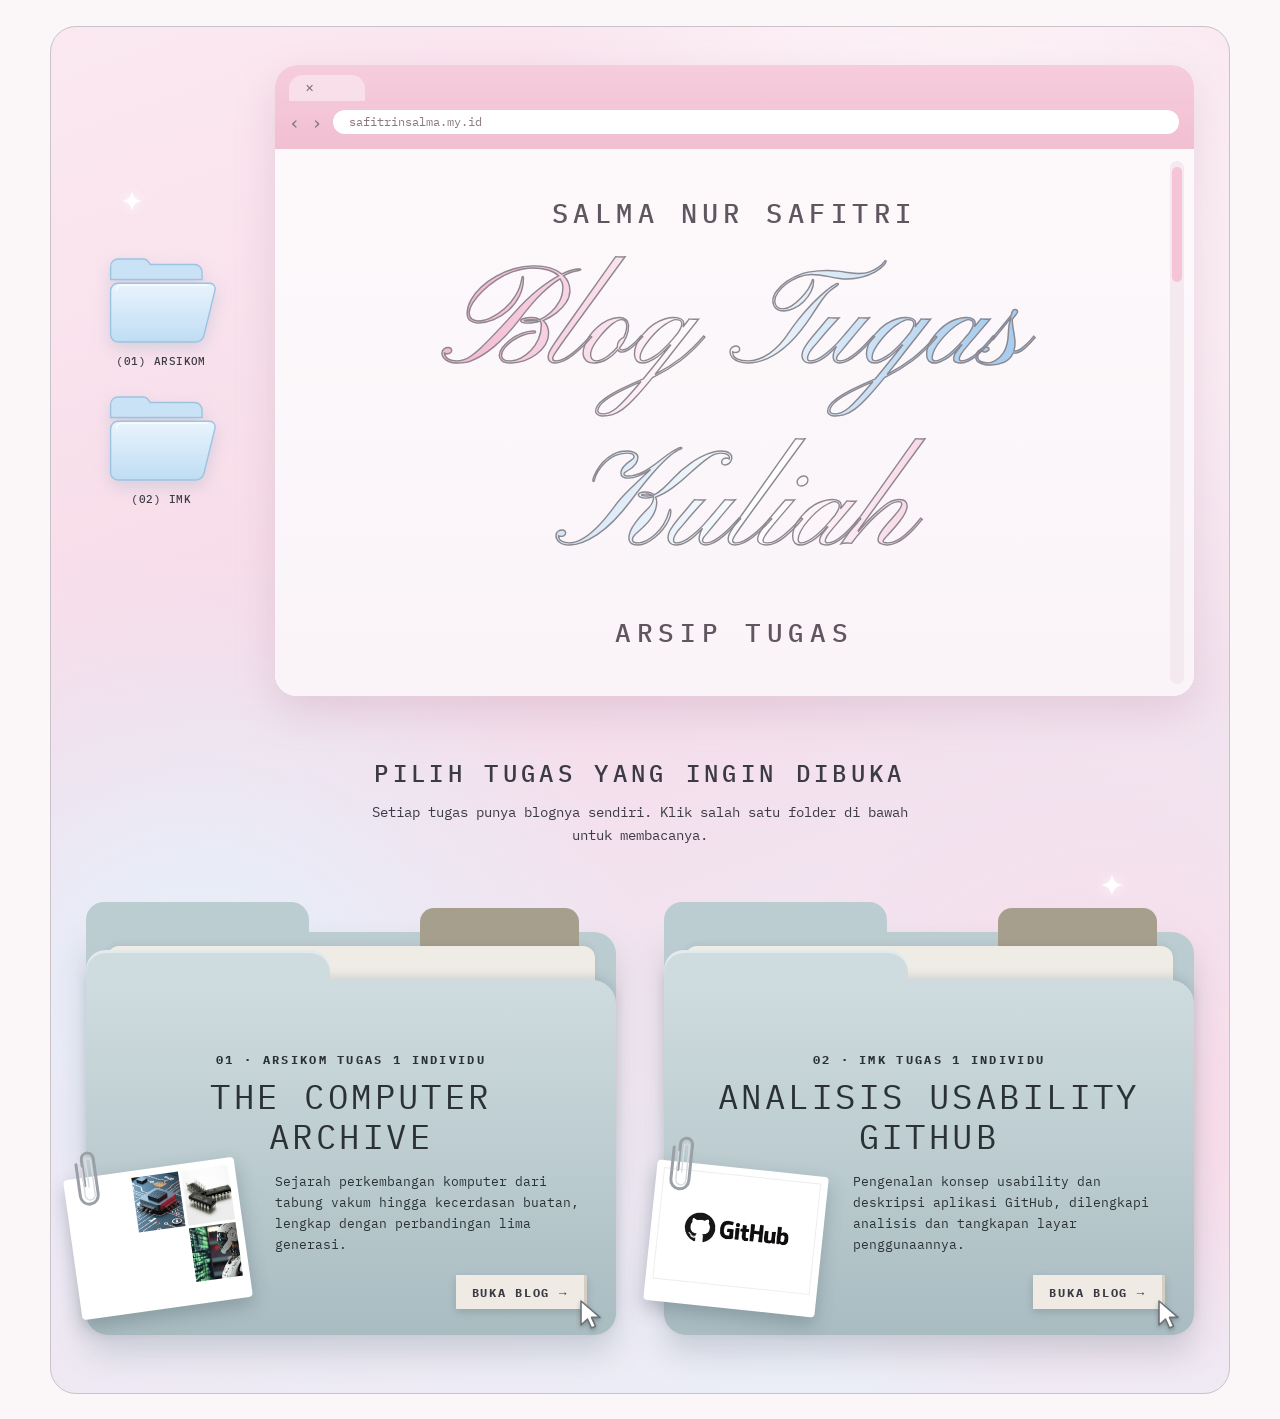
==== commit cdd9a2b3: "Tambahan blog 2 usability" ====
--- a/index.html
+++ b/index.html
@@ -4,77 +4,111 @@
 <meta charset="utf-8">
 <meta name="viewport" content="width=device-width,initial-scale=1">
 <title>Blog Tugas Kuliah — Pilih Tugas</title>
-<meta name="description" content="Kumpulan blog tugas kuliah. Pilih salah satu frame untuk membuka blognya.">
-<meta name="theme-color" content="#FFFFFF">
-<link rel="preconnect" href="https://fonts.googleapis.com">
-<link rel="preconnect" href="https://fonts.gstatic.com" crossorigin>
-<link href="https://fonts.googleapis.com/css2?family=IBM+Plex+Mono:wght@400;500;700&display=swap" rel="stylesheet">
+<meta name="description" content="Kumpulan blog tugas kuliah. Pilih salah satu folder untuk membuka blognya.">
+<meta name="theme-color" content="#F7E3EC">
+<link rel="preload" href="fonts/pinyon-script-latin-400-normal.woff2" as="font" type="font/woff2" crossorigin>
 <link rel="stylesheet" href="style.css">
 </head>
 <body>
 <a class="skip" href="#tugas">Lewati ke daftar tugas</a>
-<header class="top">
-  <div class="wrap top-in">
-    <span class="brand">BLOG TUGAS KULIAH</span>
-    <nav aria-label="Navigasi utama"><a href="#tugas">Daftar tugas</a></nav>
-  </div>
-</header>
-<main>
-  <section class="wrap intro">
-    <span class="label">[ ARSIP TUGAS ]</span>
-    <h1>Pilih tugas yang ingin dibuka</h1>
-    <p class="lead">Setiap tugas punya blognya sendiri. Klik salah satu frame di bawah untuk membacanya.</p>
-  </section>
+<svg width="0" height="0" style="position:absolute" aria-hidden="true" focusable="false">
+<defs>
+<symbol id="spark" viewBox="0 0 40 40"><path d="M20 0C21.5 12 28 18.5 40 20 28 21.5 21.5 28 20 40 18.5 28 12 21.5 0 20 12 18.5 18.5 12 20 0Z"/></symbol>
+<symbol id="fold" viewBox="0 0 120 100">
+<defs><linearGradient id="fg1" x1="0" y1="0" x2="0" y2="1"><stop offset="0" stop-color="#E9F4FD"/><stop offset="1" stop-color="#BFDDF3"/></linearGradient><linearGradient id="fg2" x1="0" y1="0" x2="0" y2="1"><stop offset="0" stop-color="#D3E8F8"/><stop offset="1" stop-color="#A9D0EC"/></linearGradient></defs>
+<path d="M6 14a8 8 0 0 1 8-8h26c5 0 6 2.5 8.500 6H96a8 8 0 0 1 8 8v8H6Z" fill="#C9E2F5" stroke="#9CC4E2" stroke-width="1.500"/>
+<path d="M6 40a8 8 0 0 1 8-8h98a6 6 0 0 1 5.800 7.600L106 88a10 10 0 0 1-9.600 7H14a8 8 0 0 1-8-8Z" fill="url(#fg1)" stroke="#9CC4E2" stroke-width="1.500"/>
+<path d="M12 40a6 6 0 0 1 6-6h92" fill="none" stroke="#fff" stroke-opacity=".8" stroke-width="1.500"/>
+</symbol>
+<symbol id="cursor" viewBox="0 0 24 32"><path d="M3 2v24l6.500-6 4 9 4-1.800-4-8.800H22Z" fill="#fff" stroke="#6b7277" stroke-width="1.600" stroke-linejoin="round"/></symbol>
+<symbol id="clip" viewBox="0 0 30 64"><path d="M9 38V12a6 6 0 0 1 12 0v36a9 9 0 0 1-18 0V16" fill="none" stroke="#9aa0a6" stroke-width="3" stroke-linecap="round"/><path d="M13 40V14a2.500 2.500 0 0 1 5 0v34a5 5 0 0 1-10 0V20" fill="none" stroke="#d8dcdf" stroke-width="1.400" stroke-linecap="round"/></symbol>
+</defs>
+</svg>
 
-  <section class="wrap" id="tugas" aria-label="Daftar tugas">
-    <div class="grid">
+<div class="stage">
+  <svg class="sp s1" aria-hidden="true"><use href="#spark"/></svg>
+  <svg class="sp s2" aria-hidden="true"><use href="#spark"/></svg>
+  <svg class="sp s3" aria-hidden="true"><use href="#spark"/></svg>
+  <svg class="sp s4" aria-hidden="true"><use href="#spark"/></svg>
 
-      <article class="frame">
-        <a class="frame-link" href="the-computer-archive/index.html" aria-labelledby="t1">
-          <div class="collage" aria-hidden="false">
-            <figure class="c c1"><img src="https://commons.wikimedia.org/wiki/Special:FilePath/Colossus.jpg?width=700" alt="Colossus, komputer tabung vakum (Generasi 1)" loading="lazy"><figcaption>G1</figcaption></figure>
-            <figure class="c c2"><img src="the-computer-archive/computer_archive_assets/transistor.webp" alt="Transistor (Generasi 2)" loading="lazy"><figcaption>G2</figcaption></figure>
-            <figure class="c c3"><img src="the-computer-archive/computer_archive_assets/IC.jpg" alt="Chip sirkuit terpadu (Generasi 3)" loading="lazy"><figcaption>G3</figcaption></figure>
-            <figure class="c c4"><img src="https://commons.wikimedia.org/wiki/Special:FilePath/Altair_8800_Computer.jpg?width=700" alt="Altair 8800, komputer mikroprosesor (Generasi 4)" loading="lazy"><figcaption>G4</figcaption></figure>
-            <figure class="c c5"><img src="the-computer-archive/computer_archive_assets/AI.jpg" alt="Robot kecerdasan buatan (Generasi 5)" loading="lazy"><figcaption>G5</figcaption></figure>
+  <main>
+    <section class="desk" aria-label="Beranda">
+      <ul class="icons" aria-label="Pintasan tugas">
+        <li><a href="the-computer-archive/index.html"><svg aria-hidden="true"><use href="#fold"/></svg><span>(01) ARSIKOM</span></a></li>
+        <li><a href="tugas-2/index.html"><svg aria-hidden="true"><use href="#fold"/></svg><span>(02) IMK</span></a></li>
+      </ul>
+
+      <div class="window">
+        <div class="chrome">
+          <span class="tab" aria-hidden="true"><i>✕</i></span>
+          <div class="bar">
+            <span class="arr" aria-hidden="true">‹</span><span class="arr" aria-hidden="true">›</span>
+            <span class="addr">safitrinsalma.my.id</span>
           </div>
-          <div class="body">
-            <span class="label">01 · ARSIKOM TUGAS 1 INDIVIDU</span>
-            <h2 id="t1">The Computer Archive</h2>
+        </div>
+        <div class="view">
+          <p class="kick">SALMA NUR SAFITRI</p>
+          <h1><span class="l1">Blog Tugas</span><span class="l2">Kuliah</span></h1>
+          <p class="sub">ARSIP TUGAS</p>
+          <span class="scroll" aria-hidden="true"><i></i></span>
+        </div>
+      </div>
+    </section>
+
+    <section class="list" id="tugas" aria-label="Daftar tugas">
+      <h2 class="h-caps">Pilih tugas yang ingin dibuka</h2>
+      <p class="lead">Setiap tugas punya blognya sendiri. Klik salah satu folder di bawah untuk membacanya.</p>
+
+      <div class="folders">
+        <a class="folder" href="the-computer-archive/index.html" aria-labelledby="t1">
+          <span class="plate back" aria-hidden="true"></span>
+          <span class="plate tab2" aria-hidden="true"></span>
+          <span class="plate paper" aria-hidden="true"></span>
+          <span class="plate front" aria-hidden="true"></span>
+          <div class="fc">
+            <span class="lab">01 · ARSIKOM TUGAS 1 INDIVIDU</span>
+            <h3 id="t1">The Computer Archive</h3>
             <p>Sejarah perkembangan komputer dari tabung vakum hingga kecerdasan buatan, lengkap dengan perbandingan lima generasi.</p>
-            <span class="go">Buka blog <span aria-hidden="true">→</span></span>
           </div>
+          <figure class="polaroid a" aria-hidden="true">
+            <svg class="clip"><use href="#clip"/></svg>
+            <div class="mini">
+<img src="https://commons.wikimedia.org/wiki/Special:FilePath/Colossus.jpg?width=500" alt="">
+<img src="the-computer-archive/computer_archive_assets/transistor.webp" alt="">
+<img src="the-computer-archive/computer_archive_assets/IC.jpg" alt="">
+<img src="https://commons.wikimedia.org/wiki/Special:FilePath/Altair_8800_Computer.jpg?width=500" alt="">
+<img src="the-computer-archive/computer_archive_assets/AI.jpg" alt="">
+</div>
+          </figure>
+          <span class="name">BUKA BLOG →<svg class="cur" aria-hidden="true"><use href="#cursor"/></svg></span>
         </a>
-      </article>
 
-      <article class="frame">
-        <a class="frame-link" href="tugas-2/index.html" aria-labelledby="t2">
-          <div class="collage logo-box">
-            <figure class="c logo"><img src="tugas-2/assets/github-logo.png" alt="Logo GitHub" width="900" height="327" loading="lazy"></figure>
+        <a class="folder" href="tugas-2/index.html" aria-labelledby="t2">
+          <span class="plate back" aria-hidden="true"></span>
+          <span class="plate tab2" aria-hidden="true"></span>
+          <span class="plate paper" aria-hidden="true"></span>
+          <span class="plate front" aria-hidden="true"></span>
+          <div class="fc">
+            <span class="lab">02 · IMK TUGAS 1 INDIVIDU</span>
+            <h3 id="t2">Analisis Usability GitHub</h3>
+            <p>Pengenalan konsep usability dan deskripsi aplikasi GitHub, dilengkapi analisis dan tangkapan layar penggunaannya.</p>
           </div>
-          <div class="body">
-            <span class="label">02 · IMK TUGAS 1 INDIVIDU</span>
-            <h2 id="t2">Analisis Usability GitHub</h2>
-            <p>Pengenalan konsep usability dan deskripsi aplikasi GitHub, dilengkapi tangkapan layar penggunaannya.</p>
-            <span class="go">Buka blog <span aria-hidden="true">→</span></span>
-          </div>
+          <figure class="polaroid b" aria-hidden="true">
+            <svg class="clip"><use href="#clip"/></svg>
+            <div class="logo"><img src="tugas-2/assets/github-logo.png" alt="" width="900" height="334"></div>
+          </figure>
+          <span class="name">BUKA BLOG →<svg class="cur" aria-hidden="true"><use href="#cursor"/></svg></span>
         </a>
-      </article>
-
-    </div>
-  </section>
-</main>
-<footer class="wrap foot">
-  <span class="f-l">Salma Nur Safitri</span>
-  <span class="f-c">8020250200</span>
-  <span class="f-r">safitrinsalma.my.id</span>
-</footer>
+      </div>
+    </section>
+  </main>
+</div>
 <script>
-document.querySelectorAll('.collage img').forEach(function(i){
+document.querySelectorAll('.mini img').forEach(function(i){
   i.addEventListener('error',function(){
     if(i.src.indexOf('?width=')>-1){i.src=i.src.split('?')[0];return}
-    i.style.display='none';
-  },{once:false});
+    i.style.visibility='hidden';
+  });
 });
 </script>
 </body>
--- a/style.css
+++ b/style.css
@@ -1,56 +1,88 @@
-:root{--cream:#FFFFFF;--blue:#EDEDED;--ink:#111111;--mono:"IBM Plex Mono",Consolas,"Courier New",ui-monospace,monospace;--r:14px;--wrap:1100px}
+@font-face{font-family:"IBM Plex Mono";font-weight:400;font-display:swap;src:url(fonts/ibm-plex-mono-latin-400-normal.woff2) format("woff2")}
+@font-face{font-family:"IBM Plex Mono";font-weight:500;font-display:swap;src:url(fonts/ibm-plex-mono-latin-500-normal.woff2) format("woff2")}
+@font-face{font-family:"IBM Plex Mono";font-weight:700;font-display:swap;src:url(fonts/ibm-plex-mono-latin-700-normal.woff2) format("woff2")}
+@font-face{font-family:"Pinyon Script";font-weight:400;font-display:swap;src:url(fonts/pinyon-script-latin-400-normal.woff2) format("woff2")}
+:root{--pink:#F7DCE8;--pink2:#F3C6DA;--blue:#CFE5F7;--blue2:#A9D0EC;--ink:#3b3b46;--line:#c9c2c8;--mono:"IBM Plex Mono",ui-monospace,monospace;--script:"Pinyon Script","Snell Roundhand",cursive}
 *{box-sizing:border-box}
 html{scroll-behavior:smooth}
-@media (prefers-reduced-motion:reduce){html{scroll-behavior:auto}*{transition:none!important}}
-body{margin:0;background:var(--cream);color:var(--ink);font-family:var(--mono);font-size:1.0625rem;line-height:1.7;-webkit-font-smoothing:antialiased}
-.wrap{max-width:var(--wrap);margin:0 auto;padding:0 20px}
-a{color:inherit}
-.skip{position:absolute;left:-999px;top:0;background:var(--ink);color:var(--cream);padding:.6rem 1rem;z-index:10}
-.skip:focus{left:8px;top:8px}
-.top{border-bottom:2px solid var(--ink);background:var(--cream)}
-.top-in{display:flex;justify-content:space-between;align-items:center;min-height:58px;gap:1rem}
-.brand{font-weight:700;letter-spacing:.08em;font-size:.95rem}
-.top nav a{font-weight:700;text-decoration:none;font-size:.9rem;padding:.3rem .8rem;border-radius:99px}
-.top nav a:hover{background:var(--blue)}
-.intro{padding-top:3.5rem;padding-bottom:1.5rem}
-.label{display:block;font-size:.8rem;font-weight:700;letter-spacing:.1em}
-h1{font-size:clamp(1.9rem,5vw,3rem);line-height:1.15;margin:.6rem 0 .8rem}
-.lead{max-width:60ch;margin:0}
-.grid{display:grid;grid-template-columns:repeat(2,1fr);gap:2rem;padding:1.5rem 0 4rem}
-.frame{background:var(--cream);border:2px solid var(--ink);border-radius:var(--r);box-shadow:6px 6px 0 var(--ink);overflow:hidden;display:flex;flex-direction:column;transition:transform .2s,box-shadow .2s}
-.frame-link{display:flex;flex-direction:column;height:100%;text-decoration:none}
-.frame:not(.soon):hover,.frame:not(.soon):focus-within{transform:translate(-2px,-2px);box-shadow:9px 9px 0 var(--ink)}
-.frame-link:focus-visible{outline:3px solid var(--ink);outline-offset:-6px}
-.collage{display:grid;grid-template-columns:repeat(6,1fr);grid-template-rows:repeat(2,120px);gap:8px;padding:14px;background:var(--blue);border-bottom:2px solid var(--ink)}
-.c{margin:0;position:relative;overflow:hidden;border:2px solid var(--ink);background:var(--cream) repeating-linear-gradient(45deg,transparent 0 8px,rgba(0,0,0,.06) 8px 9px)}
-.c img{width:100%;height:100%;object-fit:cover;display:block}
-.c figcaption{position:absolute;left:0;bottom:0;background:var(--ink);color:var(--cream);font-size:.7rem;font-weight:700;padding:0 .5rem;letter-spacing:.05em}
-.c1{grid-column:1 / span 3;grid-row:1 / span 2}
-.c2{grid-column:4 / span 3;grid-row:1}
-.c3{grid-column:4 / span 1;grid-row:2}
-.c4{grid-column:5 / span 1;grid-row:2}
-.c5{grid-column:6 / span 1;grid-row:2}
-.soon-box{display:grid;place-items:center;grid-template-columns:1fr;grid-template-rows:none;min-height:268px;background:var(--blue)}
-.soon-box span{font-size:4rem;font-weight:700;border:2px dashed var(--ink);border-radius:50%;width:110px;height:110px;display:grid;place-items:center}
-.body{padding:1.3rem 1.5rem 1.6rem;display:flex;flex-direction:column;gap:.35rem;flex:1}
-.body h2{font-size:1.6rem;line-height:1.2;margin:.1rem 0}
-.body p{margin:0 0 .8rem}
-.go{margin-top:auto;font-weight:700;border-bottom:2px solid var(--ink);align-self:flex-start}
-.go.muted{border-bottom:0;opacity:.7}
-.foot{padding-top:1.2rem;padding-bottom:2rem;border-top:2px solid var(--ink);font-size:.85rem;display:grid;grid-template-columns:1fr auto 1fr;gap:1rem;align-items:center}
-.foot{font-weight:700}
-.f-l{text-align:left}.f-c{text-align:center}.f-r{text-align:right}
-@media (max-width:820px){.grid{grid-template-columns:1fr}.collage{grid-template-rows:repeat(2,105px)}}
+body{margin:0;padding:clamp(10px,2vw,26px);background:#fbf7f9;color:var(--ink);font-family:var(--mono);line-height:1.65}
+a{color:inherit;text-decoration:none}
+.skip{position:absolute;left:-999px;top:0;background:#000;color:#fff;padding:.5rem 1rem;z-index:99}
+.skip:focus{left:1rem;top:1rem}
+:focus-visible{outline:3px solid #6aa4d4;outline-offset:3px}
 
-@media (max-width:560px){.foot{grid-template-columns:1fr;gap:.2rem}.f-l,.f-c,.f-r{text-align:left}}
+.stage{position:relative;max-width:1180px;margin:0 auto;border:1.5px solid var(--line);border-radius:26px;overflow:hidden;
+  background:radial-gradient(60% 50% at 78% 18%,#fff 0,transparent 70%),radial-gradient(55% 45% at 12% 70%,#e4f0fb 0,transparent 70%),radial-gradient(50% 40% at 92% 80%,#fbd9e7 0,transparent 70%),linear-gradient(160deg,#fbe9f1,#f7dbe8 40%,#e9f1fa)}
+.pearls{position:absolute;pointer-events:none;width:min(40vw,400px);opacity:.95;z-index:3}
+.p-tr{right:-60px;top:20px;transform:rotate(12deg)}
+.p-bl{z-index:0;left:-130px;bottom:-60px;transform:rotate(190deg) scale(.8)}
+.sp{position:absolute;width:34px;height:34px;fill:#fff;filter:drop-shadow(0 0 6px #fff);pointer-events:none;animation:tw 3.6s ease-in-out infinite}
+.s1{left:21%;top:36%}.s2{right:9%;top:62%;width:22px;height:22px;animation-delay:1s}.s3{left:6%;top:12%;width:20px;height:20px;animation-delay:2s}.s4{right:30%;top:7%;width:16px;height:16px;animation-delay:.6s}
+@keyframes tw{0%,100%{opacity:.35;transform:scale(.8)}50%{opacity:1;transform:scale(1.1)}}
 
-.shots2{grid-template-rows:repeat(2,120px)}
-.d1{grid-column:1 / span 3;grid-row:1 / span 2}
-.d2{grid-column:4 / span 3;grid-row:1}
-.d3{grid-column:4 / span 3;grid-row:2}
-.shots2 .c img{object-position:top left}
-@media (max-width:820px){.shots2{grid-template-rows:repeat(2,105px)}}
+.top{position:relative;z-index:2;display:flex;justify-content:space-between;align-items:center;padding:1.1rem clamp(1rem,3vw,2.2rem);font-size:.78rem;font-weight:700;letter-spacing:.12em}
+.top nav a{border-bottom:2px solid currentColor;padding-bottom:1px}
 
-.logo-box{grid-template-columns:1fr;grid-template-rows:248px}
-.c.logo{background:#fff;display:grid;place-items:center}
-.c.logo img{width:100%;height:100%;object-fit:contain;padding:10px}
+.desk{position:relative;z-index:1;display:grid;grid-template-columns:150px 1fr;gap:clamp(1rem,3vw,2.4rem);padding:clamp(1.6rem,3vw,2.6rem) clamp(1rem,3vw,2.2rem) 2.6rem;align-items:center}
+.icons{list-style:none;margin:0;padding:0;display:grid;gap:1.3rem;justify-items:center}
+.icons a{display:grid;justify-items:center;gap:.3rem;font-size:.7rem;font-weight:500;letter-spacing:.04em;transition:transform .25s}
+.icons a:hover{transform:translateY(-4px) rotate(-2deg)}
+.icons svg{width:112px;height:94px;filter:drop-shadow(0 6px 8px rgba(120,150,180,.25))}
+.window{position:relative;border-radius:22px;overflow:hidden;background:#fff;box-shadow:0 16px 40px rgba(170,120,150,.22),0 0 0 1px #fff inset}
+.chrome{background:linear-gradient(#f6cddc,#f1bfd2);padding:.5rem .9rem .7rem}
+.tab{display:inline-block;background:#f9dfe9;border-radius:14px 14px 0 0;padding:.25rem 3.2rem .2rem 1rem;font-size:.7rem;text-align:right;color:#7a6a74;margin-bottom:.35rem}
+.tab i{font-style:normal}
+.bar{display:flex;align-items:center;gap:.7rem;font-size:1.2rem;color:#8a7782}
+.addr{flex:1;background:#fff;border-radius:999px;padding:.12rem 1rem;font-size:.74rem;color:#8a7782}
+.view{position:relative;padding:clamp(1.4rem,4vw,2.6rem) clamp(2.4rem,6vw,4rem) clamp(1.6rem,4vw,2.6rem);text-align:center;justify-items:center;background:linear-gradient(#fdf9fb,#faf4f8);min-height:clamp(300px,42vw,430px);display:grid;align-content:center}
+.kick{margin:0 0 .4rem;font-size:clamp(1.05rem,2.6vw,1.7rem);font-weight:500;letter-spacing:.2em;color:#5f5660;text-align:center}
+h1{margin:0;font-family:var(--script);font-weight:400;line-height:1.12;font-size:clamp(3.4rem,11vw,8.6rem);position:relative;text-align:center}
+h1 span{display:block;background:linear-gradient(100deg,#f4bcd4 10%,#fff 45%,#a8cdee 90%);-webkit-background-clip:text;background-clip:text;color:transparent;-webkit-text-stroke:1.4px #8d8890;paint-order:stroke fill;padding:.08em .12em}
+h1 .l2{margin-top:.04em;background:linear-gradient(100deg,#b9d8f1 5%,#fff 55%,#f4bcd4 95%);-webkit-background-clip:text;background-clip:text}
+.sub{margin:.8rem 0 0;font-size:clamp(1rem,2.4vw,1.6rem);font-weight:500;letter-spacing:.22em;color:#5f5660;text-align:center}
+.scroll{position:absolute;right:10px;top:12px;bottom:12px;width:14px;border-radius:9px;background:#f3e9ee}
+.scroll i{display:block;margin:6px 2px;height:22%;border-radius:8px;background:#f5c5d7}
+
+.list{position:relative;z-index:1;padding:1rem clamp(1rem,3vw,2.2rem) clamp(2.4rem,5vw,3.6rem)}
+.h-caps{margin:0 0 .5rem;text-align:center;font-weight:500;letter-spacing:.18em;text-transform:uppercase;font-size:clamp(1rem,2.4vw,1.5rem)}
+.lead{margin:0 auto 2.6rem;text-align:center;max-width:36rem;font-size:.86rem}
+.folders{display:grid;grid-template-columns:repeat(2,minmax(0,1fr));gap:clamp(1.4rem,4vw,3rem)}
+.folder{position:relative;display:block;min-height:420px;padding-top:44px;transition:transform .3s}
+.plate{position:absolute;display:block}
+.back{inset:44px 0 0 0;background:linear-gradient(#bccdd2,#a9bbc0);border-radius:0 22px 22px 22px;box-shadow:0 18px 30px rgba(110,130,140,.28)}
+.back::before{content:"";position:absolute;left:0;top:-30px;width:42%;height:34px;background:#bccdd2;border-radius:18px 18px 0 0}
+.tab2{right:7%;top:20px;width:30%;height:44px;background:#a79f8d;border-radius:14px 14px 0 0;transition:transform .3s}
+.paper{left:4%;right:4%;top:58px;height:60px;background:#efece6;border-radius:12px 12px 0 0;box-shadow:0 -2px 6px rgba(0,0,0,.06);transition:transform .3s}
+.front{left:0;right:0;top:92px;bottom:0;background:linear-gradient(#cfdcdf,#a9bcc1);border-radius:0 24px 24px 24px;box-shadow:0 -4px 10px rgba(80,100,110,.18)}
+.front::before{content:"";position:absolute;left:0;top:-30px;width:46%;height:34px;background:#cfdcdf;border-radius:20px 20px 0 0;box-shadow:inset 0 3px 0 rgba(255,255,255,.4)}
+.folder:hover{transform:translateY(-6px)}
+.folder:hover .paper{transform:translateY(-12px)}
+.folder:hover .tab2{transform:translateY(-6px)}
+.fc{position:relative;padding:calc(92px + 1.6rem) clamp(1.2rem,3vw,2.2rem) 5rem clamp(1.2rem,3vw,2.2rem);text-align:center;color:#2b3236}
+.lab{display:block;font-size:.72rem;font-weight:700;letter-spacing:.2em}
+.fc h3{margin:.5rem 0 .9rem;font-weight:400;font-size:clamp(1.45rem,3.2vw,2.15rem);letter-spacing:.1em;text-transform:uppercase;line-height:1.15}
+.fc p{margin:0;padding-left:9.6rem;text-align:left;font-size:.8rem}
+.polaroid{position:absolute;left:-14px;bottom:26px;margin:0;width:172px;background:#fff;padding:7px 7px 22px;border-radius:4px;box-shadow:0 8px 18px rgba(60,80,90,.3);transform:rotate(-8deg)}
+.polaroid.b{transform:rotate(6deg)}
+.clip{position:absolute;left:12px;top:-30px;width:30px;height:64px}
+.mini{display:grid;grid-template-columns:1.25fr 1fr 1fr;grid-template-rows:1fr 1fr;gap:3px;height:112px;background:#fff}
+.mini img{width:100%;height:100%;object-fit:cover;display:block;background:#dfe5e8}
+.mini img:first-child{grid-row:1/3}
+.logo{height:112px;display:grid;place-items:center;background:#fff;border:1px solid #eee}
+.logo img{width:88%;height:auto}
+.name{position:absolute;right:clamp(1rem,3vw,1.8rem);bottom:26px;background:#efeae3;padding:.42rem 1rem;font-size:.78rem;font-weight:700;letter-spacing:.14em;box-shadow:0 3px 8px rgba(0,0,0,.14);border-right:3px solid #d5cec4}
+.cur{position:absolute;right:-18px;bottom:-22px;width:24px;height:32px;filter:drop-shadow(0 2px 2px rgba(0,0,0,.25))}
+
+.foot{position:relative;z-index:1;display:grid;grid-template-columns:1fr auto 1fr;gap:1rem;padding:1.3rem clamp(1rem,3vw,2.2rem) 1.6rem;border-top:1.5px solid rgba(90,80,90,.35);margin:0 clamp(1rem,3vw,2.2rem);font-weight:700;font-size:.9rem}
+.f-c{text-align:center}.f-r{text-align:right}
+@media (prefers-reduced-motion:reduce){.sp{animation:none}html{scroll-behavior:auto}}
+@media (max-width:860px){
+  .desk{grid-template-columns:1fr}
+  .icons{grid-template-columns:repeat(3,1fr)}
+  .icons svg{width:84px;height:70px}
+  .folders{grid-template-columns:1fr}
+  .foot{grid-template-columns:1fr;text-align:center}
+  .f-r{text-align:center}
+  .polaroid{width:128px;left:-6px}
+  .fc p{padding-left:8.2rem}
+}
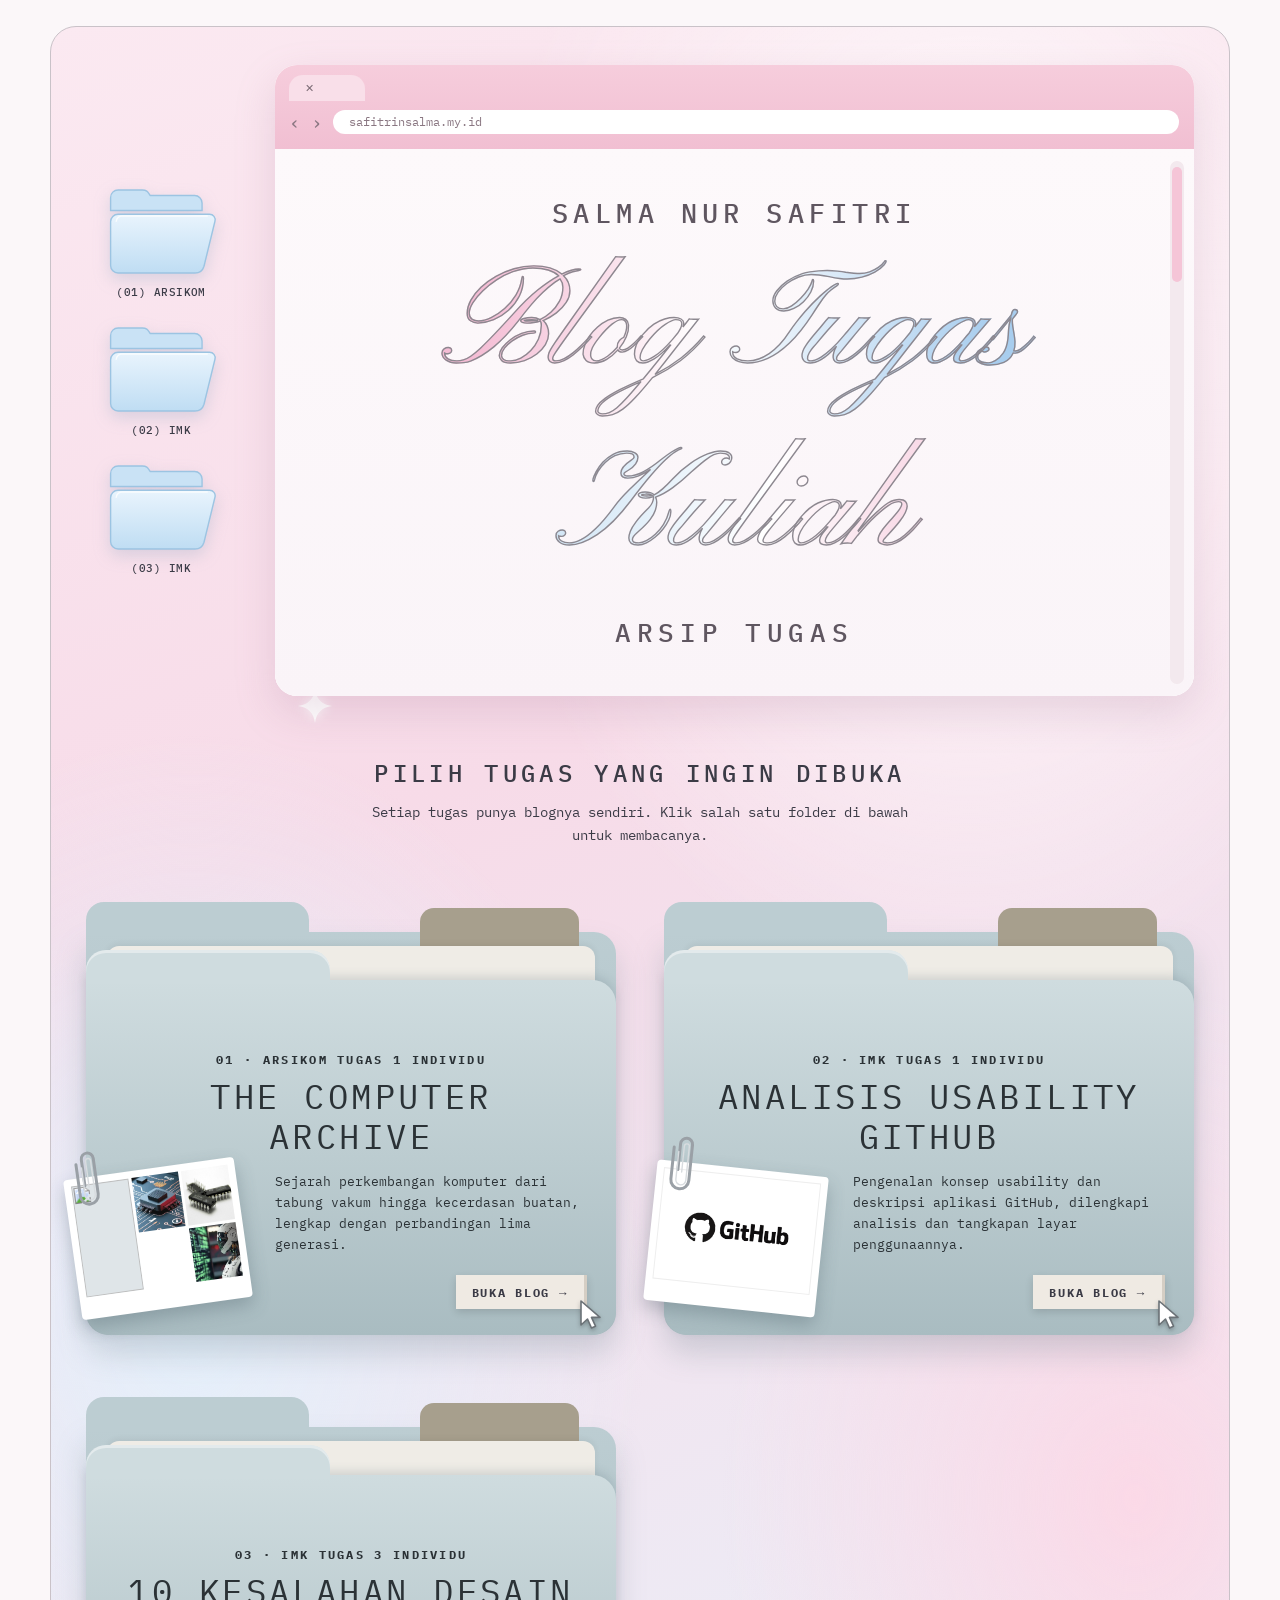
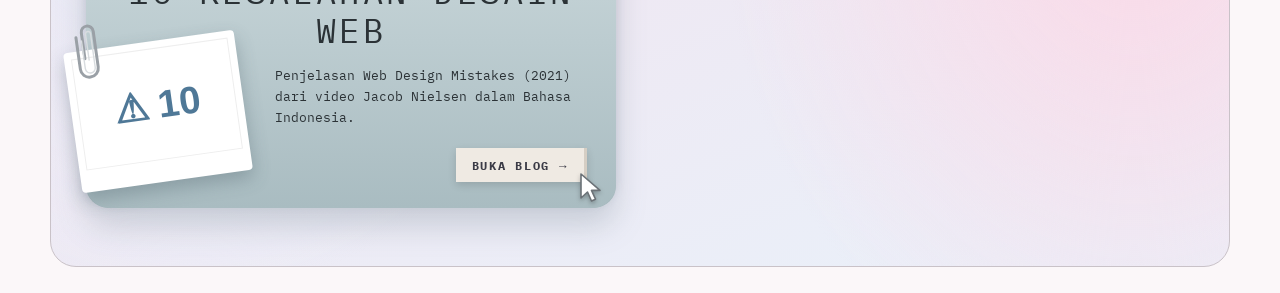
==== commit 7cdb6f41: "Tambah blog 3 kesalahan web desain" ====
--- a/index.html
+++ b/index.html
@@ -36,6 +36,7 @@
       <ul class="icons" aria-label="Pintasan tugas">
         <li><a href="the-computer-archive/index.html"><svg aria-hidden="true"><use href="#fold"/></svg><span>(01) ARSIKOM</span></a></li>
         <li><a href="tugas-2/index.html"><svg aria-hidden="true"><use href="#fold"/></svg><span>(02) IMK</span></a></li>
+        <li><a href="tugas-3/index.html"><svg aria-hidden="true"><use href="#fold"/></svg><span>(03) IMK</span></a></li>
       </ul>
 
       <div class="window">
@@ -99,6 +100,23 @@
           </figure>
           <span class="name">BUKA BLOG →<svg class="cur" aria-hidden="true"><use href="#cursor"/></svg></span>
         </a>
+
+        <a class="folder" href="tugas-3/index.html" aria-labelledby="t3">
+          <span class="plate back" aria-hidden="true"></span>
+          <span class="plate tab2" aria-hidden="true"></span>
+          <span class="plate paper" aria-hidden="true"></span>
+          <span class="plate front" aria-hidden="true"></span>
+          <div class="fc">
+            <span class="lab">03 · IMK TUGAS 3 INDIVIDU</span>
+            <h3 id="t3">10 Kesalahan Desain Web</h3>
+            <p>Penjelasan Web Design Mistakes (2021) dari video Jacob Nielsen dalam Bahasa Indonesia.</p>
+          </div>
+          <figure class="polaroid a" aria-hidden="true">
+            <svg class="clip"><use href="#clip"/></svg>
+            <div class="logo" style="display:grid;place-items:center;font:700 2.4rem 'Bebas Neue',sans-serif;color:#4F7897">⚠ 10</div>
+          </figure>
+          <span class="name">BUKA BLOG →<svg class="cur" aria-hidden="true"><use href="#cursor"/></svg></span>
+        </a>
       </div>
     </section>
   </main>
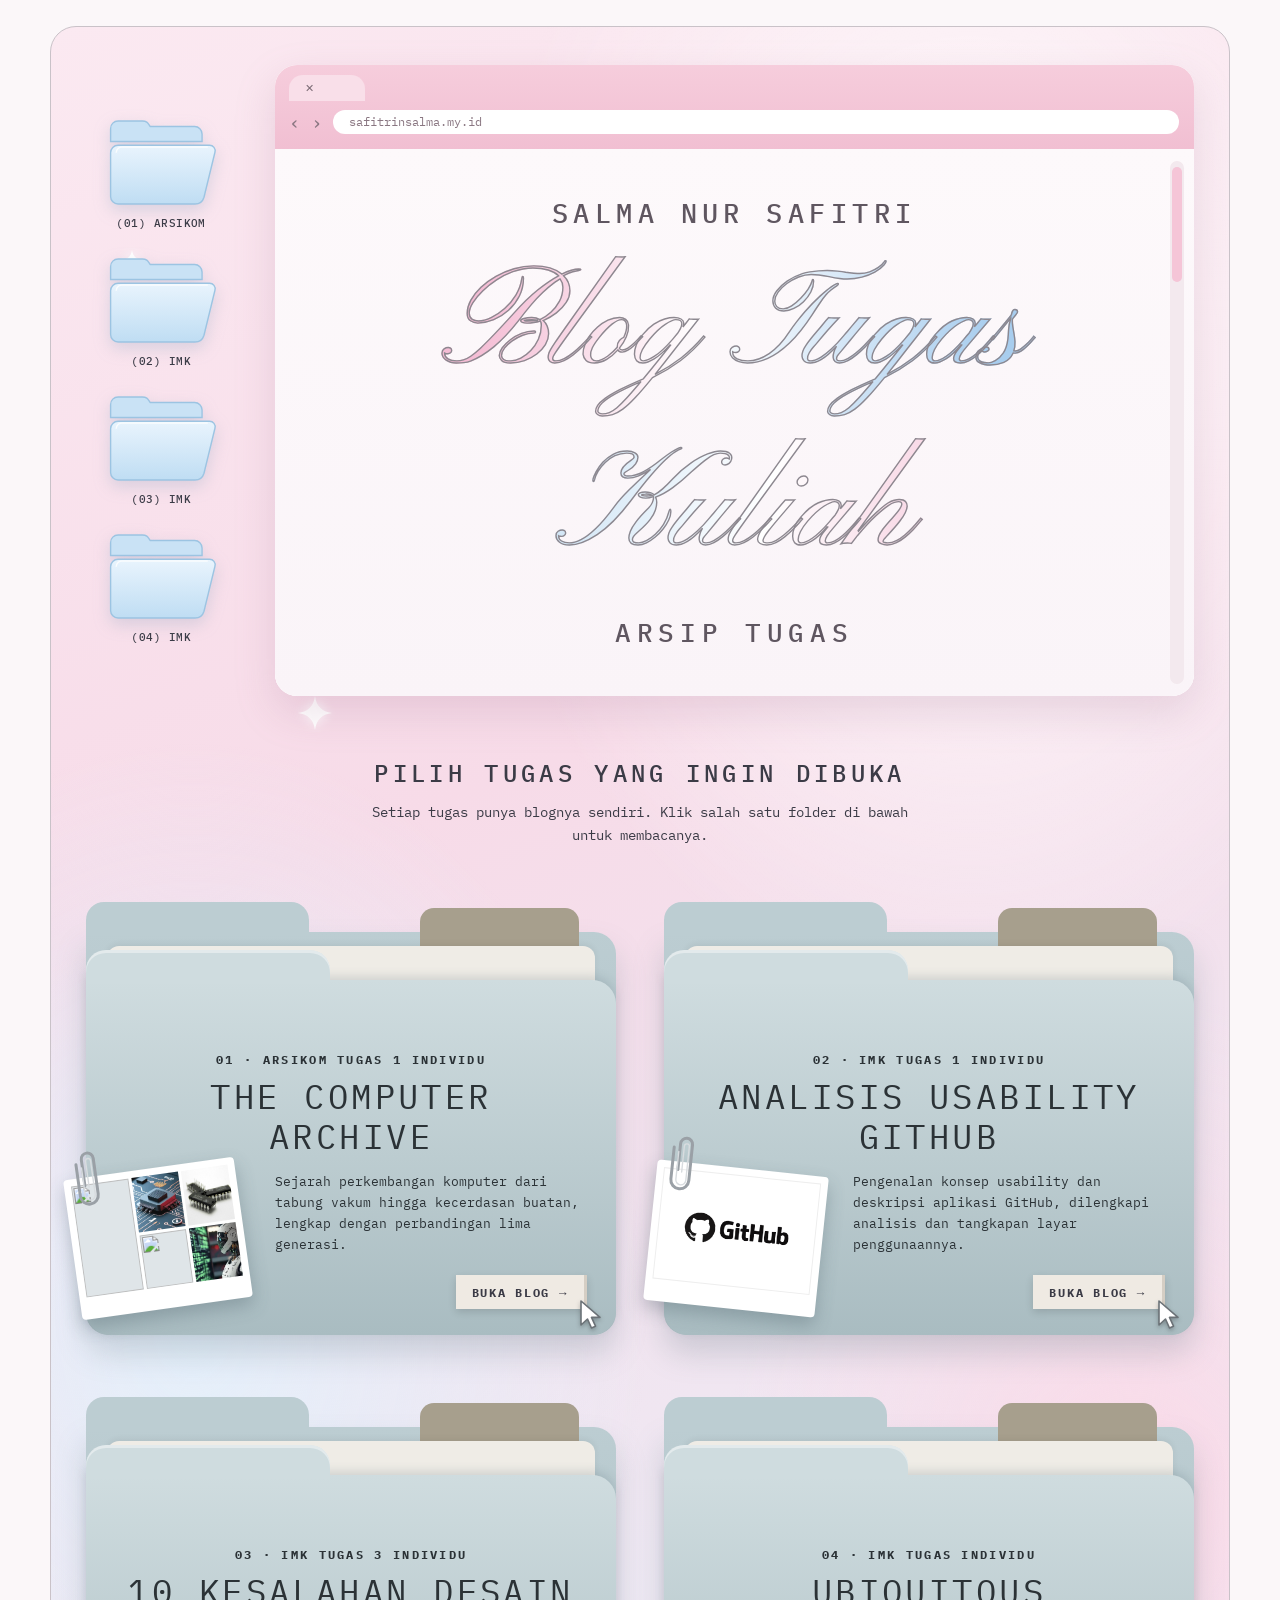
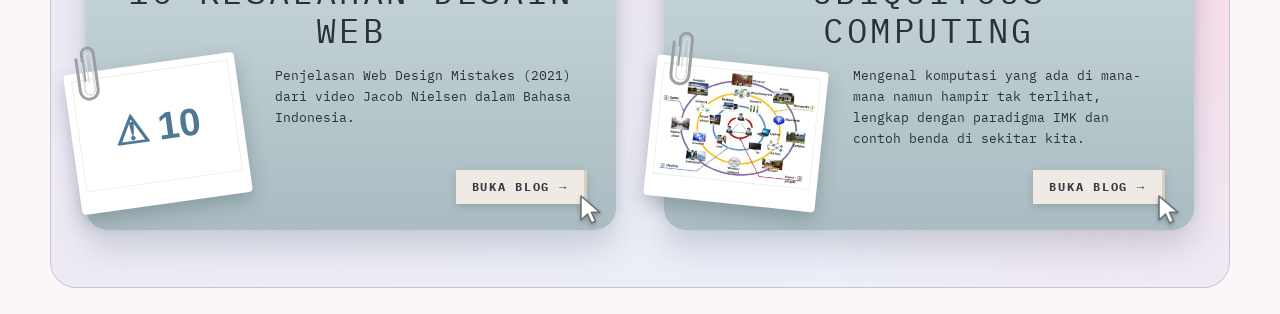
==== commit 5a191e82: "Nambah tugas 4" ====
--- a/index.html
+++ b/index.html
@@ -37,6 +37,7 @@
         <li><a href="the-computer-archive/index.html"><svg aria-hidden="true"><use href="#fold"/></svg><span>(01) ARSIKOM</span></a></li>
         <li><a href="tugas-2/index.html"><svg aria-hidden="true"><use href="#fold"/></svg><span>(02) IMK</span></a></li>
         <li><a href="tugas-3/index.html"><svg aria-hidden="true"><use href="#fold"/></svg><span>(03) IMK</span></a></li>
+        <li><a href="tugas-4/index.html"><svg aria-hidden="true"><use href="#fold"/></svg><span>(04) IMK</span></a></li>
       </ul>
 
       <div class="window">
@@ -117,6 +118,23 @@
           </figure>
           <span class="name">BUKA BLOG →<svg class="cur" aria-hidden="true"><use href="#cursor"/></svg></span>
         </a>
+
+        <a class="folder" href="tugas-4/index.html" aria-labelledby="t4">
+          <span class="plate back" aria-hidden="true"></span>
+          <span class="plate tab2" aria-hidden="true"></span>
+          <span class="plate paper" aria-hidden="true"></span>
+          <span class="plate front" aria-hidden="true"></span>
+          <div class="fc">
+            <span class="lab">04 · IMK TUGAS INDIVIDU</span>
+            <h3 id="t4">Ubiquitous Computing</h3>
+            <p>Mengenal komputasi yang ada di mana-mana namun hampir tak terlihat, lengkap dengan paradigma IMK dan contoh benda di sekitar kita.</p>
+          </div>
+          <figure class="polaroid b" aria-hidden="true">
+            <svg class="clip"><use href="#clip"/></svg>
+            <div class="logo"><img src="tugas-4/assets/ubicomp-diagram.jpg" alt="" width="484" height="322" style="width:100%;height:100%;object-fit:contain"></div>
+          </figure>
+          <span class="name">BUKA BLOG →<svg class="cur" aria-hidden="true"><use href="#cursor"/></svg></span>
+        </a>
       </div>
     </section>
   </main>
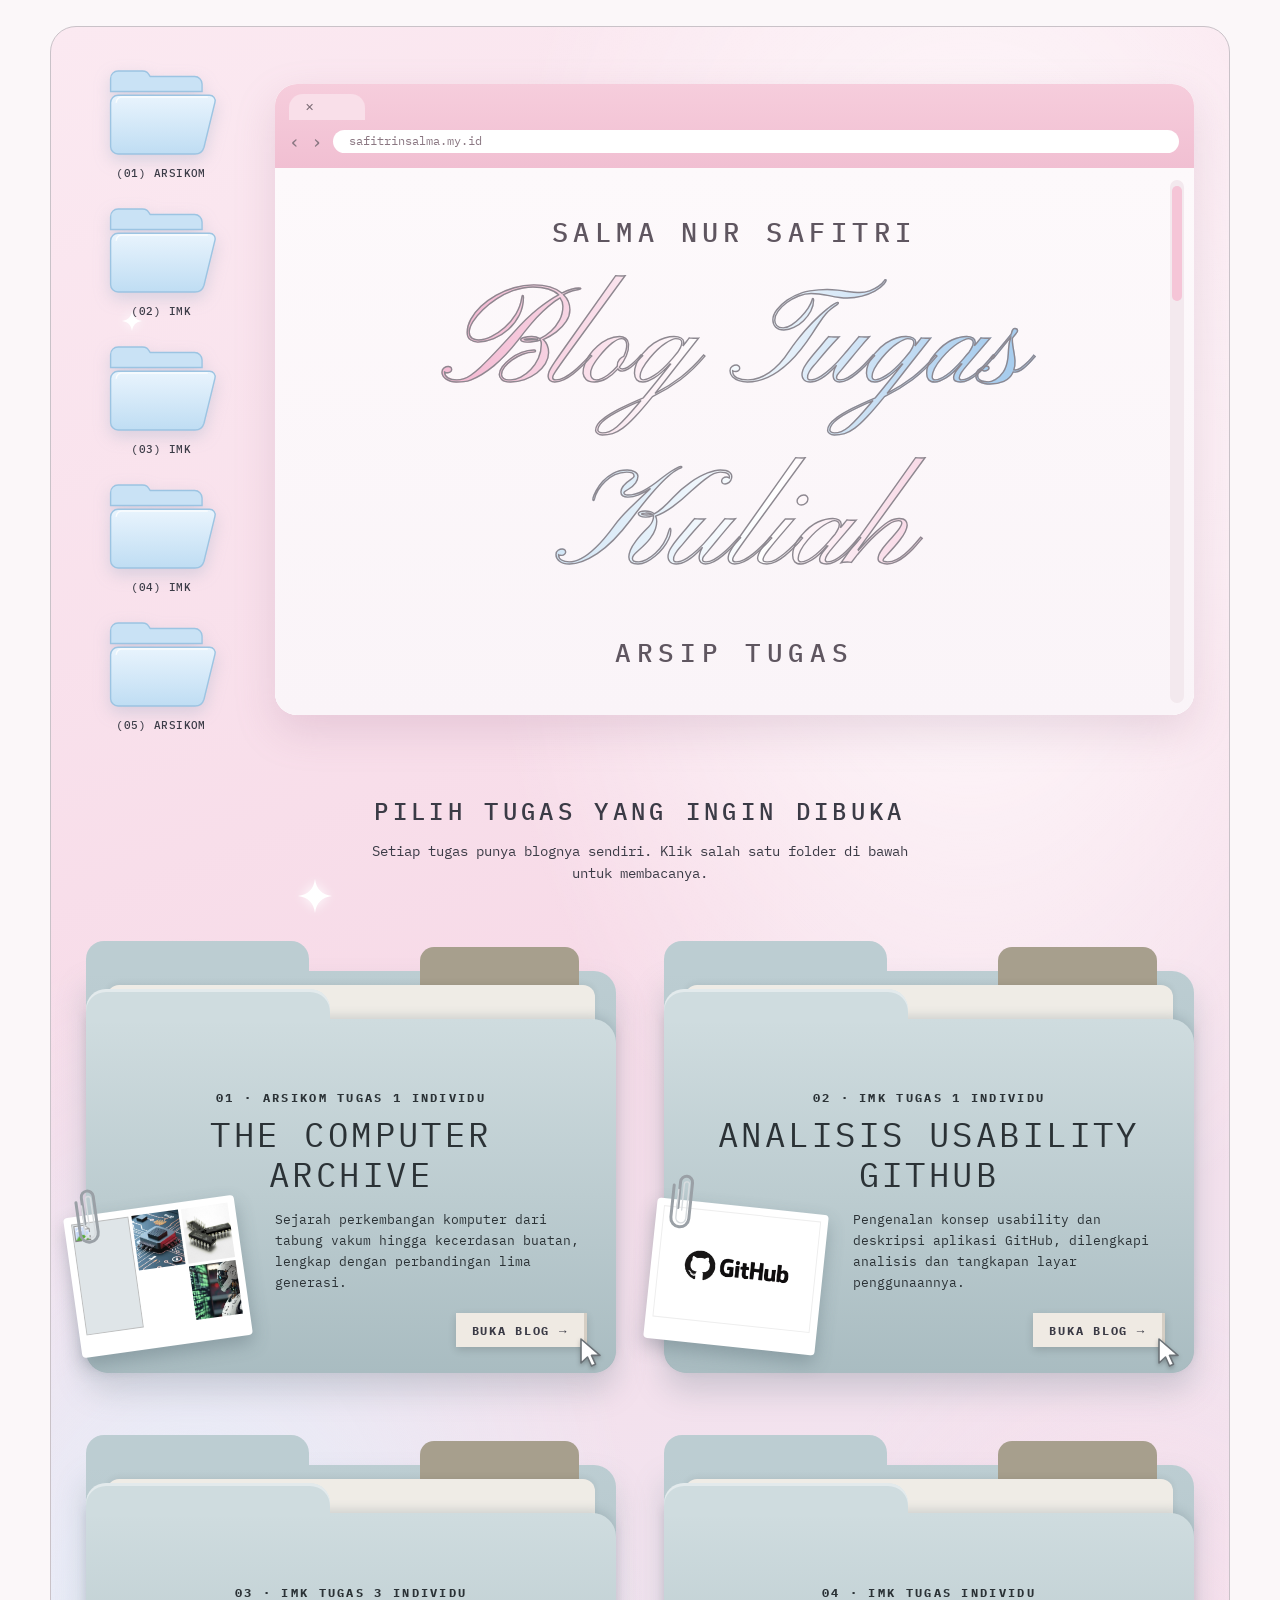
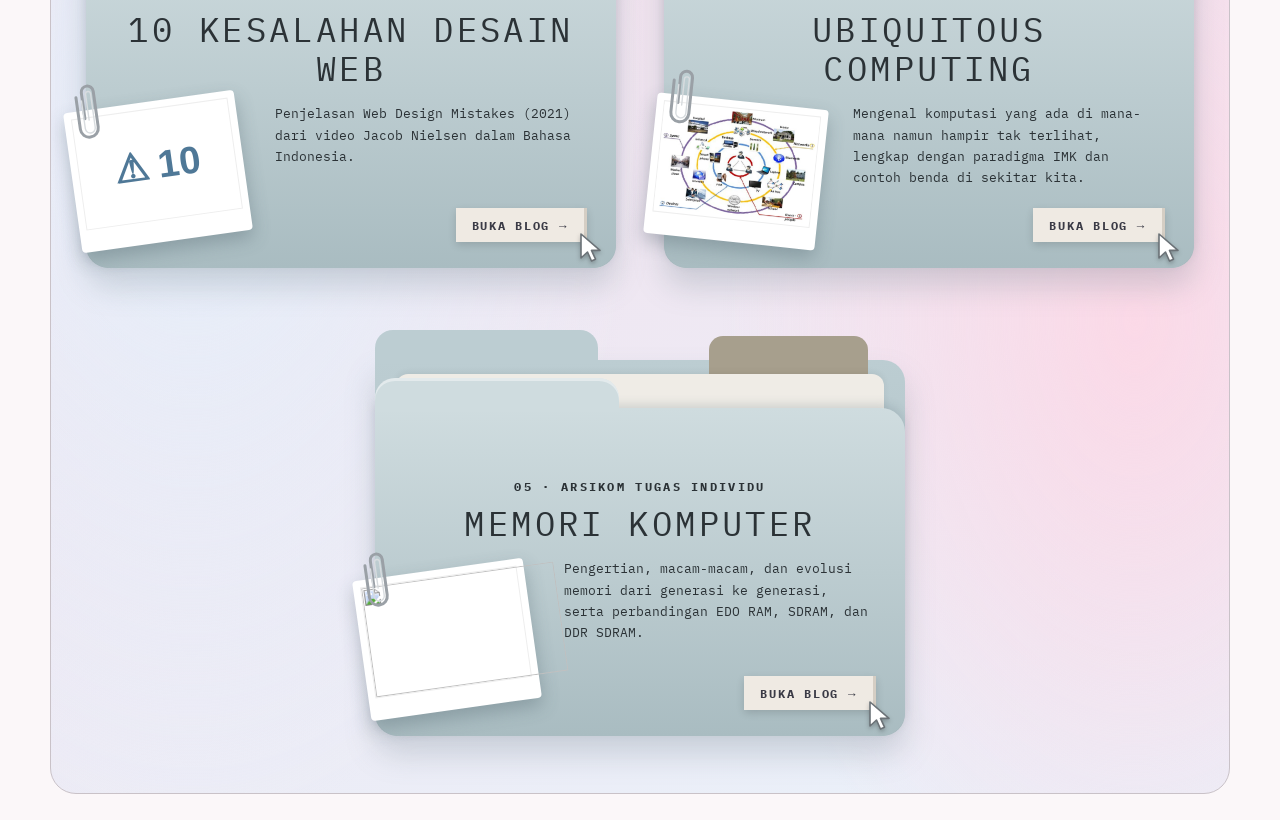
==== commit 42d3cb48: "Add files via upload" ====
--- a/index.html
+++ b/index.html
@@ -38,6 +38,7 @@
         <li><a href="tugas-2/index.html"><svg aria-hidden="true"><use href="#fold"/></svg><span>(02) IMK</span></a></li>
         <li><a href="tugas-3/index.html"><svg aria-hidden="true"><use href="#fold"/></svg><span>(03) IMK</span></a></li>
         <li><a href="tugas-4/index.html"><svg aria-hidden="true"><use href="#fold"/></svg><span>(04) IMK</span></a></li>
+        <li><a href="tugas-5/index.html"><svg aria-hidden="true"><use href="#fold"/></svg><span>(05) ARSIKOM</span></a></li>
       </ul>
 
       <div class="window">
@@ -135,6 +136,22 @@
           </figure>
           <span class="name">BUKA BLOG →<svg class="cur" aria-hidden="true"><use href="#cursor"/></svg></span>
         </a>
+        <a class="folder" href="tugas-5/index.html" aria-labelledby="t5">
+          <span class="plate back" aria-hidden="true"></span>
+          <span class="plate tab2" aria-hidden="true"></span>
+          <span class="plate paper" aria-hidden="true"></span>
+          <span class="plate front" aria-hidden="true"></span>
+          <div class="fc">
+            <span class="lab">05 · ARSIKOM TUGAS INDIVIDU</span>
+            <h3 id="t5">Memori Komputer</h3>
+            <p>Pengertian, macam-macam, dan evolusi memori dari generasi ke generasi, serta perbandingan EDO RAM, SDRAM, dan DDR SDRAM.</p>
+          </div>
+          <figure class="polaroid a" aria-hidden="true">
+            <svg class="clip"><use href="#clip"/></svg>
+            <div class="logo"><img src="tugas-5/assets/ram.png" alt="" width="300" height="170" style="width:100%;height:100%;object-fit:contain"></div>
+          </figure>
+          <span class="name">BUKA BLOG →<svg class="cur" aria-hidden="true"><use href="#cursor"/></svg></span>
+        </a>
       </div>
     </section>
   </main>
--- a/style.css
+++ b/style.css
@@ -55,6 +55,7 @@
 .paper{left:4%;right:4%;top:58px;height:60px;background:#efece6;border-radius:12px 12px 0 0;box-shadow:0 -2px 6px rgba(0,0,0,.06);transition:transform .3s}
 .front{left:0;right:0;top:92px;bottom:0;background:linear-gradient(#cfdcdf,#a9bcc1);border-radius:0 24px 24px 24px;box-shadow:0 -4px 10px rgba(80,100,110,.18)}
 .front::before{content:"";position:absolute;left:0;top:-30px;width:46%;height:34px;background:#cfdcdf;border-radius:20px 20px 0 0;box-shadow:inset 0 3px 0 rgba(255,255,255,.4)}
+.folders .folder:last-child:nth-child(odd){grid-column:1/-1;width:calc(50% - clamp(.7rem,2vw,1.5rem));justify-self:center}
 .folder:hover{transform:translateY(-6px)}
 .folder:hover .paper{transform:translateY(-12px)}
 .folder:hover .tab2{transform:translateY(-6px)}
@@ -81,6 +82,7 @@
   .icons{grid-template-columns:repeat(3,1fr)}
   .icons svg{width:84px;height:70px}
   .folders{grid-template-columns:1fr}
+  .folders .folder:last-child:nth-child(odd){width:auto}
   .foot{grid-template-columns:1fr;text-align:center}
   .f-r{text-align:center}
   .polaroid{width:128px;left:-6px}
